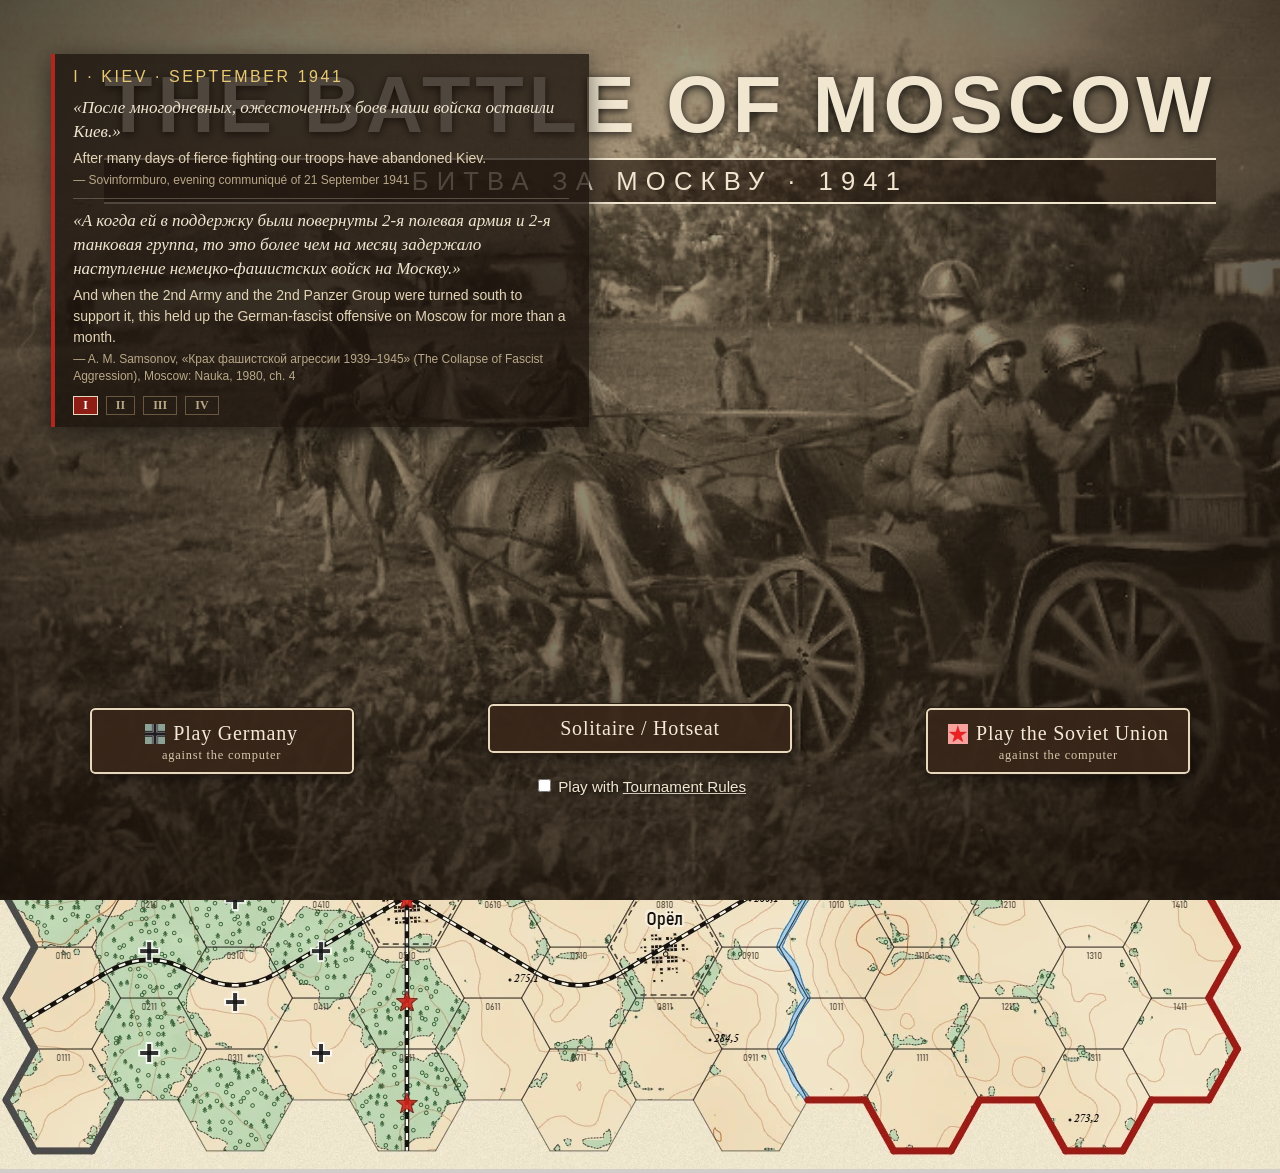
==== index.html @ f5bf3800 "A new shock army is announced to the Russian side only (Foreign Armies East did not see it before 5 " ====
<!doctype html>
<html>
  <head>
    <meta charset="utf-8">
    <title>The Battle of Moscow</title>
    <meta name="viewport" content="width=device-width, initial-scale=0.7, user-scalable=no, viewport-fit=cover">
    <meta name="description" content="Web-based version of the Battle for Moscow wargame">
    <meta property="og:title" content="Battle for Moscow">
    <meta property="og:description" content="Web-based version of the Battle for Moscow wargame">
    <meta property="og:image" content="img/thumbnail.png">
    <meta property="og:url" content="https://oberlabs.com/b4m/">
    <meta name="twitter:card" content="summary_large_image">
    <!-- PWA Manifest -->
    <link rel="manifest" href="manifest.json">
    <meta name="theme-color" content="#d3cdc9">
    <meta name="mobile-web-app-capable" content="yes">
    <!-- Apple-specific meta tags -->
    <meta name="apple-mobile-web-app-status-bar-style" content="black-translucent">
    <meta name="apple-mobile-web-app-title" content="Battle for Moscow">
    <!-- Apple touch icons -->
    <link rel="apple-touch-icon" href="icons/icon-152x152.png">
    <link rel="apple-touch-icon" sizes="180x180" href="icons/icon-192x192.png">
    <link rel="stylesheet" type="text/css" href="css/font-awesome.min.css">
    <link rel="stylesheet" type="text/css" href="css/b4m.css" />
    <script src="js/honeycomb.min.js"></script>
    <script src="js/b4m.js"></script>
  </head>
  <body style="overflow: hidden;">
    <!-- Splash screen: the autumn of 1941 told in four steps (Kiev, Yelnya, the defence lines, Typhoon), each with
         photographs or a piece of the 1942 film «Разгром немецких войск под Москвой» behind it and the words of
         the time in the panel on the left; the scenes are built by startSplashChronicle() in b4m.js -->
    <div id="splash_background">
      <div id="splash_scenes"></div>
      <div class="splash_shade"></div>
    </div>
    <div id="splash_title">
      <div id="splash_heading">
        <div id="splash_main">The Battle of Moscow</div>
        <div id="splash_band">Битва за Москву · 1941</div>
      </div>
      <div id="splash_chronicle"></div>
      <div id="next_start">
        <img id="rotate" src="img/rotate.gif" style="width: 100px; display: none; margin: auto; margin-bottom: 60px;" />
        <div id="next_continue_button" style="display: none;">Continue Game</div>
        <div id="next_solitaire_button">Solitaire / Hotseat</div>
        <p id="splash_tournament">
          <input type="checkbox" id="tournament_mode" name="tournament_mode" value="tournament_mode">
          <label for="tournament_mode"> Play with <a href="tournamentrules.html" target="_blank">Tournament Rules</a></label></p>
      </div>
      <div id="next_human_vs_soviet_button" class="splash_side left"><img src="img/german_marker.png" /><div class="side_label">Play Germany</div><div class="side_sub">against the computer</div></div>
      <div id="next_human_vs_german_button" class="splash_side right"><img src="img/soviet_marker.png" /><div class="side_label">Play the Soviet Union</div><div class="side_sub">against the computer</div></div>
    </div>
    <!-- Image assets -->
    <img id="soviets" src="img/counters_soviets.png" style="display: none;">
    <img id="germans" src="img/counters_germans.png" style="display: none;">
    <img id="frame" src="img/frame.png" style="display: none;">
    <img id="delete_counter" src="img/delete_counter.png" style="display: none;">
    <img id="check_counter" src="img/check_counter.png" style="display: none;">
    <img id="arrows_counter" src="img/arrows_counter.png" style="display: none;">
    <img id="soviet_marker" src="img/soviet_marker.png" style="display: none;">
    <img id="german_marker" src="img/german_marker.png" style="display: none;">
    <img id="soviets_cavalry" src="img/counters_soviets_cavalry.png" style="display: none;">
    <!-- Map and canvas -->
    <img id="map" src="img/map_soviet_autumn.webp" width="1600" height="1139">
    <canvas id="season_overlay"></canvas>
    <canvas id="partisan_markers"></canvas>
    <canvas id="hex_highlights"></canvas>
    <canvas id="status_markers"></canvas>
    <canvas id="board"></canvas>
    <canvas id="counters_highlights"></canvas>
    <!-- Status bar -->
    <div id="turn_info" style="display: none;">
      <span id="turn_info_title"></span>
      <span id="turn_info_weather"></span>
      <span id="turn_info_air"></span>
      <div id="turn_report" style="display: none;"></div>
    </div>
    <div id="layer_toolbar" style="display: none;"><span class="layer_title">Layers</span><label title="Show the units cut off from their map edge (key S)"><input type="checkbox" id="layer_supply"> Supply<span id="supply_view_count"></span></label><label title="Show unit fatigue (key F)"><input type="checkbox" id="layer_fatigue"> Fatigue</label><label title="Show the estimated manpower of each unit (key P)"><input type="checkbox" id="layer_men"> Men</label><label title="Sound effects on or off (key M)"><input type="checkbox" id="layer_sound" checked> Sound</label><label class="map_switch" title="The map: the staff map of your own side, or one of the others">Map <select id="layer_map"><option value="auto">Your side's staff map</option><option value="soviet">Red Army General Staff</option><option value="german">German General Staff</option><option value="painted">Painted landscape</option></select></label><label class="lang_switch" title="中文 / English"><input type="checkbox" id="layer_zh"> 中文</label></div>
    <!-- HUDs -->
    <div class="hud_content">
      <div class="hud_container">
        <!-- Help -->
        <span id="help_menu" style="display: none;">
          <i class="fa fa-question-circle" aria-hidden="true"></i>
        </span>
        <!-- HUD for the initial German setup phase -->
        <div id="step_0" class="hud" style="display: none;">
          <div class="hud_title">
            <img src="img/german_turn_hd.png" width="60" height="60" />
            <span>Setting Up</span>
          </div>
          <p id="step_0_tip"></p>
          <canvas id="canvas_step_0"></canvas>
          <div id="next_step_0" class="next" style="display: none;">
            <span id="next_step_0_button">
              To Combat Phase 
              <span class="next_button">
                <i class="fa fa-arrow-circle-o-right" aria-hidden="true"></i>
              </span>
            </span>
          </div>
          <div id="next_step_0_tournament" class="next" style="display: none;">
            <span id="next_step_0_tournament_button">
              To Russian Redeployment Phase 
              <span class="next_button">
                <i class="fa fa-arrow-circle-o-right" aria-hidden="true"></i>
              </span>
            </span>
          </div>
        </div>
        <!-- HUD for the Russian redeployment phase in tournament mode -->
        <div id="step_redeployment_tournament" class="hud" style="display: none;">
          <div class="hud_title">
            <img src="img/soviet_turn_hd.png" width="60" height="60" />
            <span>Redeployment Phase</span>
          </div>
          <p id="step_redeployment_tournament_tip"></p>
          <p id="skip_redeployment_tournament">
            <input type="checkbox" id="skip_to_combat_after_redeployment" name="skip_to_combat_after_redeployment" value="skip">
            <label for="skip_to_combat_after_redeployment"> No more redeployment needed</label>
          </p>
          <div id="undo_redeployment_tournament" class="next_battle_button" style="display:none;" onclick="restartPhase();">
            Undo <i class="fa fa-undo" aria-hidden="true"></i>
          </div>
          <div id="next_step_redeployment_tournament" class="next" style="display: none;">
            <span id="next_step_redeployment_tournament_button" >
              To German Combat Phase 
              <span class="next_button">
                <i class="fa fa-arrow-circle-o-right" aria-hidden="true"></i>
              </span>
            </span>
          </div>
        </div>
        <!-- HUD for the combat phase -->
        <div id="step_combat" class="hud" style="display: none;">
          <div class="hud_title">
            <img src="img/german_turn_hd.png" width="60" height="60" />
            <span>Combat Phase</span>
          </div>
          <p id="step_combat_tip"></p>
          <p id="skip_combat">
            <input type="checkbox" id="skip_to_movement" name="skip_to_movement" value="skip">
            <label for="skip_to_movement"> Go straight to movement phase</label>
          </p>
          <div id="dashboard_combat"></div>
          <p id="combat_losses" class="combat_losses"></p>
          <p id="skip_announce" style="display: none;">
            <input type="checkbox" id="skip_to_resolution" name="skip_to_resolution" value="skip">
            <label for="skip_to_resolution"> No more battle to announce</label>
          </p>
          <div id="next_step_resolve_battles" class="next" style="display: none;">
            <span id="next_step_resolve_battles_button">
              To Battles Resolution 
              <span class="next_button">
                <i class="fa fa-arrow-circle-o-right" aria-hidden="true"></i>
              </span>
            </span>
          </div>
          <div id="next_step_combat" class="next" style="display: none;">
            <span id="next_step_combat_button" >
              To Movement Phase 
              <span class="next_button">
                <i class="fa fa-arrow-circle-o-right" aria-hidden="true"></i>
              </span>
            </span>
          </div>
        </div>
        <!-- HUD for the movement phase -->
        <div id="step_movement" class="hud" style="display: none;">
          <div class="hud_title">
            <img src="img/german_turn_hd.png" width="60" height="60" />
            <span>Movement Phase</span>
          </div>
          <p id="step_movement_tip"></p>
          <p id="skip_movement" style="display: none;">
            <input type="checkbox" id="skip_to_other_player" name="skip_to_other_player" value="skip">
            <label for="skip_to_other_player"> No more movement required</label>
          </p>
          <div id="undo_movement" class="next_battle_button" style="display:none;" onclick="restartPhase();">
            Undo <i class="fa fa-undo" aria-hidden="true"></i>
          </div>
          <div id="next_step_movement" class="next" style="display: none;">
            <span id="next_step_movement_button" >
              To Other Player Turn 
              <span class="next_button">
                <i class="fa fa-arrow-circle-o-right" aria-hidden="true"></i>
              </span>
            </span>
          </div>
          <div id="next_step_final" class="next" style="display: none;">
            <span id="next_step_final_button" >
              To Final Results 
              <span class="next_button">
                <i class="fa fa-arrow-circle-o-right" aria-hidden="true"></i>
              </span>
            </span>
          </div>
        </div>
        <!-- HUD for the replacement phase -->
        <div id="step_replacement" class="hud" style="display: none;">
          <div class="hud_title">
            <img src="img/soviet_turn_hd.png" width="60" height="60" />
            <span>Replacement Phase</span>
          </div>
          <p id="step_replacement_tip"></p>
          <canvas id="canvas_step_reinforcement" style="display: none;"></canvas>
          <p id="step_replacement_count"></p>
          <p id="skip_replacement" style="display: none;">
            <input type="checkbox" id="skip_to_special_movement" name="skip_to_special_movement" value="skip">
            <label for="skip_to_special_movement"> No more replacement needed</label>
          </p>
          <div id="undo_replacement" class="next_battle_button" style="display:none;" onclick="restartPhase();">
            Undo <i class="fa fa-undo" aria-hidden="true"></i>
          </div>
          <div id="next_step_reinforcement" class="next" style="display: none;">
            <span id="next_step_reinforcement_button" >
              To Standard Replacement Phase 
              <span class="next_button">
                <i class="fa fa-arrow-circle-o-right" aria-hidden="true"></i>
              </span>
            </span>
          </div>
          <div id="next_step_replacement" class="next" style="display: none;">
            <span id="next_step_replacement_button" >
              To Special Movement Phase 
              <span class="next_button">
                <i class="fa fa-arrow-circle-o-right" aria-hidden="true"></i>
              </span>
            </span>
          </div>
        </div>
        <!-- HUD for the special movement phase -->
        <div id="step_special_movement" class="hud" style="display: none;">
          <div class="hud_title">
            <img src="img/soviet_turn_hd.png" width="60" height="60" />
            <span>Special Movement Phase</span>
          </div>
          <p id="step_special_movement_tip"></p>
          <p id="skip_special_movement" style="display: none;">
            <input type="checkbox" id="skip_to_combat" name="skip_to_combat" value="skip">
            <label for="skip_to_combat"> No more special movement needed</label>
          </p>
          <div id="undo_special_movement" class="next_battle_button" style="display:none;" onclick="restartPhase();">
            Undo <i class="fa fa-undo" aria-hidden="true"></i>
          </div>
          <div id="next_step_special_movement" class="next" style="display: none;">
            <span id="next_step_special_movement_button" >
              To Combat Phase 
              <span class="next_button">
                <i class="fa fa-arrow-circle-o-right" aria-hidden="true"></i>
              </span>
            </span>
          </div>
        </div>
        <!-- HUD for the final results -->
        <div id="final_results" class="hud" style="display: none;">
          <div class="hud_title"></div>
          <p id="final_results_tip"></p>
          <div class="next" onclick="newGame();">
            <span>
              New Game 
              <span class="next_button">
                <i class="fa fa-arrow-circle-o-right" aria-hidden="true"></i>
              </span>
            </span>
          </div>
        </div>
      </div>
    </div>
    <!-- Help content -->
    <div id="help_content" style="display: none;">
      <div id="help_toc">
        <a href="#help_sequence">Sequence of Play</a> | 
        <a href="#help_howto">How To...</a> | 
        <a href="#help_fatigue">Fatigue and Supply</a> |
        <a href="#help_winter">Winter Counteroffensive</a> | 
        <a href="#help_decisions">Command Decisions</a> | 
        <a href="#help_chronicle">Chronicle</a> | 
        <a href="#help_terrain">Terrain and Combat</a> | 
        <a href="#help_crt">Air Power, Fatigue and the Turns</a> | 
        <a id="help_close" href="#" style="font-weight: normal; font-style: italic;">Close</a>
      </div>
      <div id="help_body">
      <div id="help_sequence" class="help_section_title">Sequence of Play</div>
      <p>Here is a summary of the procedure of each game turn embedded in this implementation of Battle for Moscow. For more details on this and other base characteristics of the game, please consult the <a href="rules.html" target="_blank">rules</a>.</p>
      <h4>German Player Turn</h4>
      <ol>
        <li><strong>German Replacement Phase</strong>: the Germans receive replacements (except during turn 1).</li>
        <li><strong>German (Special) Panzer Movement Phase</strong>: all German armor/panzer units may move.</li>
        <li><strong>German Combat Phase</strong>: all German units may attack.</li>
        <li><strong>German Movement Phase</strong>: all German units may move (including panzers that moved in Phase 2).</li>
      </ol>
      <h4>Russian Player Turn</h4>
      <ol start="5">
        <li><strong>Russian Replacement Phase</strong>: the Russians receive replacements (plus 1 reinforcement during turn 4).</li>
        <li><strong>Russian (Special) Rail Movement Phase</strong>: all Russian units that begin this Phase on a rail line may move along it.</li>
        <li><strong>Russian Combat Phase</strong>: all Russian units may attack.</li>
        <li><strong>Russian Movement Phase</strong>: all Russian units may move (including those that moved by rail in Phase 6).</li>
      </ol>
      <div id="help_howto" class="help_section_title">How To...</div>
      <div style="display: inline-block;">
        <h4>... Add Battles</h4>
        <img src="img/help_add_battles.png" style="float: right; padding-left: 10px;"/>
        <p>When entering a combat phase, start clicking on defending units that you wish to attack.</p>
        <p>For each of them,  all available attacking units are highlighted and the corresponding battle odds are automatically calculated and displayed on the dashboard.</p>
        <p>Click on the <i class="fa fa-plus-circle" aria-hidden="true"></i> sign to add this battle to the list that will be resolved during the next step, and proceed to selecting the next battles of this turn if any.</p>
      </div>
      <div style="display: inline-block;">
        <h4>... View Cities' Control</h4>
        <img src="img/help_view_cities.png" style="float: right; padding-left: 10px;"/>
        <p>Who controls the cities at the end of the game decides the winner. Each city is worth victory points: Moscow 5, Tula 3, Smolensk 3, every other city 1. At the end of Game Turn 9 the Russian points are compared with what the Red Army held at that date in 1941 (Moscow, Tula and Ryazan: 9 points): more is a Russian victory, fewer a German one, the same is the historical result. A German army still holding Moscow at the end wins decisively. Click the turn bar at any time to see the current points and a note on the history of the turn. (Tournament rules keep their own scoring.)</p>
        <p>Each city's control is with the army whose units were the last ones to have entered that city.</p>
        <p>In order to assess which city is under which army's control at any point throughout the game, simply click on the <strong>turn information</strong> bar to open a summary and highlight the cities' current status on the map. Then, click again on the turn information to close the view.</p>
      </div>
      <h4>... Show unit status on the map</h4>
      <p>Tick a box in the <strong>Layers</strong> bar at the top left to show a status on the map; nothing is shown while the boxes are unticked. <strong>Supply</strong>: every unit cut off from its map edge (not in communication) gets a red dashed frame and its hex is shaded, and the bar counts them for both sides. <strong>Fatigue</strong>: a tired unit gets a bar of three segments under it, one filled segment per fatigue level. Press <strong>S</strong> or <strong>F</strong> to switch these layers on or off.</p>
      <div id="help_men" class="help_section_title">Manpower, Losses and Sound</div>
      <p>The rules give a German corps about 25,000 soldiers and a Russian army about 40,000; this version counts the 1st Shock Army as 50,000 and a Guards cavalry corps as 15,000. Every step lost costs half of a unit's men. During a Combat Phase the losses of the battles fought so far are shown under the battle table; the losses of the whole campaign and their ratio are shown in the turn report (click the turn bar) and at the end of the game; tick <strong>Men</strong> in the Layers bar (key P) to see the estimated manpower of each unit on the map.</p>
      <p>Sound effects (key M to switch them off) are synthesised in the browser: the German attacks open with a battery of 15 cm heavy howitzers, the Russian ones with 76 mm divisional guns, the 1st Shock Army with a Katyusha salvo, and in winter the Russian infantry charges with a "Ura!". Moving infantry marches (on snow in winter), panzers are a real recording (the original Maybach engine of Tiger 131 at Bovington, starting and running), and cavalry gallops. A Luftwaffe air attack plays a Ju 87 diving with its siren, cut from a 1940 film; a Soviet air attack plays the AM-38 engine of an Il-2 shturmovik flying over at low level, cut from a 1943 film of the Soviet Air Force research institute. When the counteroffensive begins on turn 8, a 1941 recording of the March of the Defenders of Moscow (music by B. Mokrousov, words by A. Surkov) is played. Events and the end of the game have their music: the partisan war, the Song of the Far Eastern Partisans (Red Army Choir, 1939); a shock army, the March of the Artillerymen; the end of the game, for the Red Army the March of the Defenders of Moscow (a complete victory, the Hearts of Iron IV arrangement; the historical result, the 1941 recording), the Nightingales (a narrow victory) or Dark Is the Night (Mark Bernes, 1943, a defeat), and for the Germans their marching song in victory and The Rising Sun Blues (Georgia Turner, 1937) in defeat. The German dispatches of the halt order, the fall of Moscow and the bands in the rear play Erika (Herms Niel's band).</p>
      <div id="help_fatigue" class="help_section_title">Fatigue and Supply</div>
      <p>Units get tired when they fight, and even more when they are cut off from their map edge. Fatigue is counted in points; every 4 points is one level (at most level 3). A turn is one to two weeks: a unit that attacks every turn is tired after 4 turns and exhausted after 8, like the German divisions of Operation Typhoon by December.</p>
      <ul>
        <li><strong>On the map</strong> (Fatigue layer): one box per level; the points towards the next level fill the next box part of the way.</li>
        <li><strong>Gaining fatigue</strong>: +1 for each attack, +1 for being attacked (unless the result is NE), +3 at the start of each turn spent cut off from the map edge (+2 more if it is completely surrounded: every hex around it is an enemy unit or in an enemy ZOC), +1 for a German unit within 2 hexes of a railway cut by the partisans, and in winter, for German units without winter clothing (see Command Decisions), +2 per turn outside the towns and +1 in a town other than Moscow, Tula and Smolensk (a fallen Moscow counts as a town). While Moscow is in German hands, every Russian unit gains +1 at the start of each Russian turn, until the city is retaken.</li>
        <li><strong>Recovering</strong> (at the start of the unit's turn, only if it is in communication and not near a cut railway): -1 if it neither attacked nor was attacked since its previous turn, -2 instead if it also did not move (rest); -1 more if it is in the rear, with no enemy unit within 3 hexes (for the Germans, no partisan band within 2 hexes either); and in a city controlled by its side, -1 more in a town and -2 more in Moscow or Tula (a fallen Moscow counts as a town). A unit resting in the rear in Moscow thus loses 5 points a turn, one resting at the front 2. A replacement that brings it back to full strength removes all its fatigue, and a replacement step spent on a full-strength unit in communication clears all its fatigue: useful when no unit is off the map to be rebuilt.</li>
        <li><strong>Level 1, tired</strong>: no effect on combat yet, in attack or in defence: it is a warning.</li>
        <li><strong>Level 2, exhausted</strong>: the unit attacks at half its strength, but still defends at full strength; when a battle with exhausted attackers ends in DE or DRL, the most exhausted attacker loses 1 step as well.</li>
        <li><strong>Level 3, broken</strong>: it cannot attack; it defends at half its strength, and a DR result against it becomes DRL.</li>
      </ul>
      <p>In the battle table, a side weakened by fatigue shows its full strength struck through, then, in orange, the strength it really fights with (point at it for the details): for example two exhausted armies of 4 attacking show <s>8</s> 4, and a broken army of 10 defending shows <s>10</s> 5 (half of 10). The odds are worked out with the reduced strength, so fatigue changes the odds only when it pushes them under a column.</p>
      <h4>Stocks of the major cities</h4>
      <p>Moscow (up to 4 stock points) and Tula (up to 3) stockpile supplies for their garrison: at the start of the owner's turn the city gains 1 stock point if it is in communication and no enemy unit is within 2 hexes. Both start the game full. A garrison cut off in such a city lives on the stocks: as long as they last, it gains only +1 fatigue per turn (+2 if completely surrounded) and uses 1 stock point per turn (2 if completely surrounded). A city that changes hands loses its stocks; Moscow, once it has fallen, has none any more. The Supply layer shows the stocks next to the city, a completely surrounded unit with a solid red frame, and a garrison living on its stocks with an orange frame.</p>
      <p><strong>Tula holds out</strong>: if the Russian garrison of Tula is cut off at the start of a Russian turn and a move later reopens its line of communication while the city is still Russian, a full-screen dispatch announces the relief to each side, once: the units in Tula lose 4 fatigue, its stocks are full again and the Russians get 1 more replacement step next turn. (In 1941 Guderian never closed the ring: 5 to 6 km were missing.)</p>
      <h4>Air superiority and interdiction</h4>
      <p>The strength of each air force over the Moscow direction is shown under the date in the turn bar (point at it for the details). In the movement phases (rail and panzer movement included) and in retreats after combat (not advances), each unit that moves faces the enemy aircraft: on a die roll up to the enemy air strength less the cover of the most exposed hex of its march, it is bombed and gains 2 fatigue at once (a burst marks it until the end of the phase). Cover: a forest, a town and, for the Russians, a defence line give 1; a major city and, for the Russians, the air defence of Moscow within 2 hexes of it give 2; the Russian garrison of Moscow is never bombed. Once Moscow has fallen it is an ordinary town, without air defence.</p>
      <ul>
        <li><strong>Turns 1 and 2: Luftwaffe 3, Soviet 1.</strong> Luftflotte 2 flew more than 4,000 sorties in the first five days of Typhoon; on 10 October 537 sorties struck the Western Front breaking out of the Vyazma pocket.</li>
        <li><strong>Turns 3 and 4: Luftwaffe 1, Soviet 2.</strong> The German forward airfields sank in the mud, while the Soviet air force flew from the permanent airfields around Moscow.</li>
        <li><strong>Turn 5: 2 and 2.</strong> Part of Luftflotte 2 left for the Mediterranean in mid-November; the Soviets gathered some 1,000 aircraft around Moscow.</li>
        <li><strong>Turns 6 and 7: Luftwaffe 1, Soviet 2.</strong> Only VIII Fliegerkorps was left with Army Group Centre.</li>
        <li><strong>Turn 8: Luftwaffe 1, Soviet 3; turn 9: Luftwaffe 1, Soviet 4.</strong> Some 1,000 Soviet aircraft against about 600 at the start of the counteroffensive; Soviet accounts speak of operational air superiority from 5 December, and the retreating German columns jammed on the roads were bombed day and night.</li>
      </ul>
      <h4>Smolensk, the German supply base</h4>
      <p>The German standard-gauge railway reached Smolensk on 16 August 1941, and Smolensk was the main forward base of Army Group Centre: the trains unloaded there and trucks carried everything on to the front, 250 to 300 km by November. For Typhoon the army group laid in depots at Gomel, Roslavl, Smolensk and Vitebsk (K. Reinhardt); to fill them it needed 27 trains a day in September and 29 in October, and got 22 at the end of September and in October, 20 in November. Smolensk is a class of its own:</p>
      <ul>
        <li>It defends like a major city (the attack loses one odds column; a full-strength defender turns a DR into a step loss and does not retreat). German units in it gain no winter fatigue and recover as in Moscow or Tula. It is worth 3 victory points, and partisans cannot rise in it.</li>
        <li><strong>Railheads</strong>: Smolensk; Roslavl, the depot behind the southern half of the front (Gomel and Vitebsk, the other two depots, lie off the map); and from turn 4 (1 November; the converted line was used as far as Vyazma from 23 October) Vyazma. Roslavl and Vyazma count while they are German-held and in communication. A German unit more than 6 hexes from the nearest railhead (4 in the mud of turns 3 and 4) cannot recover fatigue at the start of its turn: the truck columns cannot keep up. The Supply layer frames these units in gold dashes and labels the railheads.</li>
        <li>While Smolensk is lost or cut off from the west map edge, no German unit recovers fatigue and the Germans get no replacements, until it is retaken or reconnected.</li>
        <li><strong>Taking a German depot</strong>: when the Russians take Smolensk, Roslavl or (from turn 4) Vyazma, a full-screen dispatch announces it to each side, once for each depot. The stocks are captured: the Russians get 1 more replacement step next turn (besides the liberation) and their units in and next to the city lose 4 fatigue; the German units that drew on the depot (within 6 hexes of it, 4 in the mud) and are now beyond the reach of every railhead gain 2 fatigue at once.</li>
      </ul>
      <h4>Moscow, the regulating station of the fronts</h4>
      <p>Ten railway lines met in Moscow, and most of the supplies for the Western Front were sent there first and distributed from its stations: "in essence Moscow was the regulating station", wrote I. V. Kovalev. On 15 October 1941 the government and the People's Commissariat of Defence left for Kuibyshev and the General Staff for Arzamas, 498 factories were evacuated, and stations further east (Ivanovo, Vladimir, Ryazan) took part of the load; but the front depots stayed in and around Moscow, with 57 hospitals in the city. Moscow is a class of its own, until it falls:</p>
      <ul>
        <li><strong>The defences of the capital</strong>: an attack on the Russian garrison of Moscow loses two odds columns instead of one, and the garrison never retreats: a DR has no effect, and a DRL or an exchange costs it a step without a retreat.</li>
        <li><strong>Depots and hospitals</strong>: while Moscow is Russian and in communication, Russian units in it recover 3 more fatigue points instead of 2, and Russian units 1 or 2 hexes from it recover 1 more point.</li>
        <li><strong>If Moscow falls</strong>: the Russians blow up the factories, the depots and the metro before they give it up, as the State Defence Committee had ordered on 15 October, and the Germans set about razing the city. From then on Moscow is a ruin for good, an ordinary town for whoever holds it: no defences of the capital (no extra column, a DR works as usual), no air defence, no stocks, no depots, and it no longer takes Russian replacements out of communication. German units in it get no city recovery. While it is in German hands, every Russian unit gains 1 fatigue at the start of each Russian turn, until the city is retaken. It still counts 5 victory points. A full-screen dispatch announces the fall to each side.</li>
        <li><strong>Moscow retaken</strong>: if the Russians take the fallen city back, a full-screen dispatch announces it to each side, once: every Russian unit loses 2 fatigue and every German unit gains 1. The city stays a ruin.</li>
      </ul>
      <h4>Liberated cities</h4>
      <p>A city changes hands when an enemy unit enters it; a unit retreating through a city does not take it. German control lasts only while the Germans hold the city: as soon as a Russian attack eliminates or drives out its German garrison, the city is Russian again, even if no Russian unit advances into it, and the Germans can no longer bring replacements into it. When the Russians take a German-held city during the Russian turn, the city is liberated: the Russians get 1 extra replacement step in their next Replacement Phase and the liberating unit loses one level of fatigue. A city is taken only by a unit that moves or advances into it: replacements and reinforcements cannot be placed in a city the enemy holds, not even on the Russian map edge (Ryazan).</p>
      <div id="help_winter" class="help_section_title">Winter Counteroffensive</div>
      <p>The game continues into the Russian winter counteroffensive and ends after <strong>Game Turn 9</strong> (December 15th, 1941). Turns 8 and 9 are winter turns.</p>
      <h4>Turn 8: the Stavka reserves are committed</h4>
      <ul>
        <li><strong>1st and 2nd Guards Cavalry Corps</strong> (Belov and Dovator, 6-6) enter on the red-bordered map edge, like the 1st Shock Army on turn 4.</li>
        <li><strong>3 ski battalions</strong> reinforce infantry armies that are in communication (a pair of skis left of the unit symbol).</li>
        <li><strong>2 partisan bands</strong> form behind the German lines (1 more on turn 9, at most 6 bands on the map).</li>
      </ul>
      <h4>Cavalry</h4>
      <p>A cavalry corps may keep moving after it enters its first hex in an enemy Zone of Control during a phase, but must stop when it enters a second one.</p>
      <h4>Ski-reinforced armies</h4>
      <p>During winter turns, a ski-reinforced army spends only 1 Movement Point to enter a forest hex, and if at least one ski-reinforced army takes part in an attack, the forest does not reduce the odds. An army loses its ski battalions when it is eliminated.</p>
      <h4>Partisans</h4>
      <p>The partisans are in the field before Operation Typhoon begins. Soviet records show detachments fighting behind the German lines since the summer of 1941: the game starts with two bands of strength 2, the Klintsy detachment in the forests west of Bryansk (hex 0109) and the «Alexei» detachment on the border of the Smolensk and Kalinin regions (hex 0101, the north-western corner of the map). Other detachments were left behind in advance, with their bases chosen in the forests: when the Germans take <strong>Bryansk</strong> (strength 2), <strong>Vyazma</strong>, <strong>Rzhev</strong> or <strong>Mozhaisk</strong> (strength 1), the town's group goes into the nearest free forest hex within 2 hexes, not next to a German unit, at the start of the next Russian reinforcement step, and acts from the following turn. If the Red Army retakes the town first, the group stays where it is.</p>
      <p>A band forms on an empty forest hex behind the German lines (cut off from Russian communication, or farther from Moscow than the German front) and not next to a German unit, with strength 1 (at most 3; the NKVD detachments dropped on turn 3 start with 2). German lines of communication cannot pass through a band's hex (a band has no zone of control: the hexes around it do not stop German supply or movement), and Russian units in or next to it are in communication. At the start of each Russian turn, every band that did not just form may take one action (click a band on the map to give it its orders):</p>
      <ul>
        <li><strong>Raid</strong>: ambush the supply columns of a German unit within 2 hexes: it gains 2 fatigue points for each strength point of the band (a band of strength 3 makes it tired at once), and it cannot recover any fatigue at the start of the next German turn.</li>
        <li><strong>Sabotage rail</strong>: cut the German supply line by blowing up the railway in a hex within 1 hex (red cross). Only the Russians move by rail in this game, but the German armies depended on the railways for their ammunition, fuel and food: for the next two German turns, German units within 2 hexes of the cut gain +1 fatigue at the start of their turn and cannot recover.</li>
        <li><strong>Guide the army</strong>: this turn, Russian attacks on German units within 1 hex of the band gain one odds column.</li>
        <li><strong>Rise in a town</strong>: a German-held town within 2 hexes, with no German unit in it or next to it, when the bands within 2 hexes of the town total 3 strength or more. Roll a die: on a roll up to their total strength (at most 5) the town rises and becomes Russian (a red flag, +1 Russian replacement step); otherwise every band taking part loses 1 strength. A German unit entering the town takes it back.</li>
        <li><strong>Move</strong> to an empty forest hex within 2 hexes, or <strong>Recruit</strong> (+1 strength, only with no German unit within 2 hexes).</li>
      </ul>
      <p>The Germans fight back: a German unit entering a band's hex sweeps it, and the German player chooses how: a <strong>full sweep</strong> destroys the band but costs the unit 4 fatigue points for each strength point of the band; <strong>driving it off</strong> costs only 2 fatigue points, but the band merely loses 1 strength and slips away into a forest within 2 hexes not next to German units (with no such refuge, it scatters). Also, at the start of each German turn every band next to a German unit loses 1 strength. In 1941 the occupation authorities answered the partisans with mass terror: an order of 16 September 1941 set 50 to 100 executions of hostages for each German soldier killed. The terror only widened the partisan movement.</p>
      <h4>Hitler's stand-fast order</h4>
      <p>From Game Turn 9 (the order of 16 December 1941), a German unit at full strength defending in any city converts a DR result into a step loss and does not retreat, as in a major city, unless the German commanders chose an elastic defence (see Command Decisions).</p>
      <div id="help_decisions" class="help_section_title">Command Decisions and Weather</div>
      <p>At key moments of the campaign you sit at the desk of the Stavka, the General Staff, the NKVD or the OKH and settle what the units on the map cannot settle by themselves: the rail capacity, a special brigade, a parade, the strategic reserves, Hitler's orders. Before that side's turn starts, a dispatch describes the situation, with the documents and broadcasts of the time. <strong>Point at an order</strong> (or tap it once on a touch screen) to see exactly what it does to the game, then click it to give it; the dispatch then tells what was actually done in 1941. When the computer plays a side, it takes the historical choice and a banner announces it. The decisions taken are listed in the turn report (click the turn bar).</p>
      <p>The counteroffensive of 5 and 6 December (turn 8) and the radio bulletin of 13 December (turn 9) are announced the same way, with a single order.</p>
      <p>Winter clothing: Army Group Centre needed some 26 to 30 trains a day and received 8 to 10 at its railheads. Woollens and gloves for nearly two million men, at some 5 kg a man, make some 10,000 tonnes, about 20 trains of 500 tonnes: two days of everything that reached the front. In the game they cost the German replacement steps of two turns.</p>
      <div id="help_decisions_list"></div>
      <p>The turn bar shows the typical weather around Moscow at the date of the turn. The map turns brown on the mud turns (3 and 4).</p>
      <div id="help_chronicle" class="help_section_title">Chronicle</div>
      <p>A note on the history of each turn (also shown when you click the turn bar).</p>
      <div id="help_chronicle_list"></div>
      <p style="font-size: 0.9em;">Sources: A. M. Samsonov's history of the battle of Moscow (militera.lib.ru/h/samsonov2); the General Staff study of the Moscow operation of the Western Front, 16 November 1941 - 31 January 1942, edited by B. M. Shaposhnikov (1943).</p>
      <div id="help_terrain" class="help_section_title">Terrain and Combat</div>
      <div id="help_terrain_img" class="help_charts terrain_chart"></div>
      <div id="help_crt" class="help_section_title">Air Power, Fatigue and the Turns</div>
      <div id="help_crt_img" class="help_charts crt_chart"></div>
      </div>
      <div id="help_toc_zh" class="help_zh" style="display: none;">
        <a href="#zh_sequence">回合顺序</a> |
        <a href="#zh_howto">操作说明</a> |
        <a href="#zh_fatigue">疲劳与补给</a> |
        <a href="#zh_winter">冬季反攻</a> |
        <a href="#zh_decisions">指挥决策</a> |
        <a href="#zh_chronicle">编年史</a> |
        <a href="#zh_terrain">地形与战斗</a> |
        <a href="#zh_crt">空军、疲劳与回合</a> |
        <a id="help_close_zh" href="#" style="font-weight: normal; font-style: italic;">关闭</a>
      </div>
      <div id="help_body_zh" class="help_zh" style="display: none;">
      <div id="zh_sequence" class="help_section_title">回合顺序</div>
      <p>下面是本游戏每个回合的流程概要。更多细节和基本规则请查阅<a href="rules.html" target="_blank">规则书</a>（英文）。</p>
      <h4>德军回合</h4>
      <ol>
        <li><strong>德军补充阶段</strong>：德军获得补充兵（第 1 回合除外）。</li>
        <li><strong>德军（特殊）装甲移动阶段</strong>：所有德军装甲部队可以移动。</li>
        <li><strong>德军战斗阶段</strong>：所有德军部队可以进攻。</li>
        <li><strong>德军移动阶段</strong>：所有德军部队可以移动（包括在第 2 阶段已经移动过的装甲部队）。</li>
      </ol>
      <h4>苏军回合</h4>
      <ol start="5">
        <li><strong>苏军补充阶段</strong>：苏军获得补充兵（第 4 回合另有一支增援部队）。</li>
        <li><strong>苏军（特殊）铁路机动阶段</strong>：本阶段开始时位于铁路上的所有苏军部队可以沿铁路移动。</li>
        <li><strong>苏军战斗阶段</strong>：所有苏军部队可以进攻。</li>
        <li><strong>苏军移动阶段</strong>：所有苏军部队可以移动（包括在第 6 阶段已经沿铁路移动过的部队）。</li>
      </ol>
      <div id="zh_howto" class="help_section_title">操作说明</div>
      <div style="display: inline-block;">
        <h4>……添加战斗</h4>
        <img src="img/help_add_battles.png" style="float: right; padding-left: 10px;"/>
        <p>进入战斗阶段后，点击你想进攻的敌方部队。</p>
        <p>每点一个防守部队，所有能参加进攻的部队都会高亮，兵力比会自动计算并显示在面板上。</p>
        <p>点击 <i class="fa fa-plus-circle" aria-hidden="true"></i> 把这场战斗加入下一步要结算的列表，然后继续选择本回合的其他战斗。</p>
      </div>
      <div style="display: inline-block;">
        <h4>……查看城市归属</h4>
        <img src="img/help_view_cities.png" style="float: right; padding-left: 10px;"/>
        <p>游戏结束时谁控制哪些城市，决定胜负。每座城市都有胜利点：莫斯科 5 点，图拉 3 点，斯摩棱斯克 3 点，其他城市各 1 点。第 9 回合结束时，把苏军的胜利点和 1941 年同一天红军实际控制的城市（莫斯科、图拉和梁赞，共 9 点）相比：多于 9 点是苏军胜利，少于 9 点是德军胜利，相等就是历史结果。德军如果到最后仍占着莫斯科，就是德军决定性胜利。任何时候点击回合栏，都能看到当前的胜利点和本回合的历史注释。（锦标赛规则保留它自己的计分方法。）</p>
        <p>一座城市归最后进入它的一方控制。</p>
        <p>想知道某个时刻每座城市归谁，点击<strong>回合栏</strong>打开概要，地图上会标出各城市当前的归属；再点一次回合栏关闭。</p>
      </div>
      <h4>……在地图上显示部队状态</h4>
      <p>勾选左上角<strong>图层</strong>栏里的方框，地图上才会显示对应的状态；不勾选时什么都不显示。<strong>补给</strong>：所有与己方地图边缘失去联系（不在交通线上）的部队都会加上红色虚线框，所在格子变暗，栏里会统计双方被切断的部队数。<strong>疲劳</strong>：疲劳的部队下面有一条三格的疲劳条。按 <strong>S</strong> 或 <strong>F</strong> 键也能开关这两个图层。</p>
      <div id="zh_men" class="help_section_title">兵力、战损与声音</div>
      <p>规则书把一个德军军算作约 25,000 人，一个苏军集团军约 40,000 人；本版本把突击第 1 集团军算作 50,000 人，一个近卫骑兵军算作 15,000 人。每损失一级，就损失该部队一半的兵力。战斗阶段中，战斗表下方显示本轮已打的战斗造成的损失；整场战役的累计损失和战损比显示在回合报告（点击回合栏）和终局画面里；勾选图层栏里的<strong>兵力</strong>（P 键），可以在地图上看到每支部队的估计兵力。</p>
      <p>音效（M 键开关）：德军进攻开场是一个 15 厘米重榴弹炮连的齐射，苏军是 76 毫米师属火炮，突击第 1 集团军是喀秋莎齐射，冬季苏军步兵冲锋时会喊“乌拉！”。步兵移动时是齐步行军声（冬季是踩雪声），装甲部队是真实录音（博文顿博物馆虎式 131 号原装迈巴赫发动机的点火和运转），骑兵是马蹄声。德国空军空袭时，播放 1940 年影片里斯图卡（Ju 87）开着警报俯冲的真实声音；苏联空军空袭时，播放伊尔-2 强击机低空掠过的声音，用的是 1943 年苏联空军科学研究所影片里 AM-38 发动机的真实录音。第 8 回合反攻开始时，播放 1941 年录制的《莫斯科保卫者之歌》（B. 莫克罗乌索夫作曲，A. 苏尔科夫作词）。事件和终局也有配乐：游击战争是《远东游击队之歌》（红军合唱团，1939 年）；突击集团军出场是《炮兵进行曲》；终局时，苏军全胜是《莫斯科保卫者之歌》（《钢铁雄心 4》版），历史结果是这首歌的 1941 年录音，险胜是《夜莺》，失败是《黑夜》（马克·别尔涅斯，1943 年）；德军胜利是他们的行军歌，失败是《日升之屋》（佐治亚·特纳，1937 年录音）。德军的死守令、攻占莫斯科和后方游击队三份文书配《Erika》（赫姆斯·尼尔管乐队）。</p>
      <div id="zh_fatigue" class="help_section_title">疲劳与补给</div>
      <p>部队打仗会疲劳，被切断与己方地图边缘的联系时疲劳得更快。疲劳按点数计算，每 4 点为一级（最高 3 级）。一个回合相当于一到两周：每回合都进攻的部队，4 个回合后疲劳，8 个回合后疲惫，就像“台风”行动的德军各师到 12 月时那样。</p>
      <ul>
        <li><strong>地图上</strong>（疲劳图层）：每一级一格；不满一级的点数按比例填进下一格。</li>
        <li><strong>疲劳增加</strong>：每进攻一次 +1，每被进攻一次 +1（结果为 NE 时除外）；每个回合开始时如果被切断与地图边缘的联系 +3（如果被完全包围，即周围每个格子都是敌军或在敌方控制区内，再 +2）；德军部队在被游击队炸断的铁路 2 格内 +1；冬季没有冬装的德军（见“指挥决策”）在城镇外每回合 +2，在莫斯科、图拉和斯摩棱斯克以外的城镇里 +1（陷落后的莫斯科按城镇算）。莫斯科在德军手中期间，苏军每支部队在每个苏军回合开始时 +1，直到夺回莫斯科。</li>
        <li><strong>疲劳恢复</strong>（在该部队所属一方的回合开始时，只有在交通线上、且不在被炸断的铁路附近时才恢复）：自上一回合以来既没有进攻也没有被进攻 -1；如果也没有移动（休整）则改为 -2；在后方（3 格内没有敌军部队；德军还要求 2 格内没有游击队）再 -1；在己方控制的城市里，小城镇再 -1，莫斯科和图拉再 -2（陷落后的莫斯科按城镇算）。所以在莫斯科后方休整的部队每回合恢复 5 点，在前线休整只恢复 2 点。补充兵把部队恢复到满编时，清除它的全部疲劳；一级补充兵员用在一支有补给的满编部队上，可清除它的全部疲劳：在没有被消灭的部队需要重建时很有用。</li>
        <li><strong>1 级，疲劳</strong>：进攻和防守都还不受影响，只是一个警告。</li>
        <li><strong>2 级，疲惫</strong>：进攻时只有一半兵力，防守时仍是满兵力；有疲惫部队参加的进攻如果结果是 DE 或 DRL，最疲惫的进攻部队也要损失 1 级。</li>
        <li><strong>3 级，崩溃</strong>：不能进攻；防守时只有一半兵力，对它的 DR 结果变成 DRL。</li>
      </ul>
      <p>在战斗表里，因疲劳而削弱的一方会把原兵力划掉，后面用橙色显示实际参战的兵力（鼠标放上去看详细说明）：例如两个疲惫的 4 兵力集团军进攻时显示 <s>8</s> 4，一个崩溃的 10 兵力集团军防守时显示 <s>10</s> 5（10 的一半）。比例按削弱后的兵力计算，所以只有当疲劳让比例掉到下一栏时，才会影响兵力比。</p>
      <h4>大城市的储备</h4>
      <p>莫斯科（最多 4 点储备）和图拉（最多 3 点）为守军囤积物资：在控制方回合开始时，如果城市在交通线上、且 2 格内没有敌军，就增加 1 点储备。游戏开始时两城都是满的。被切断在这类城市里的守军靠储备生活：只要储备还在，每回合只加 +1 疲劳（被完全包围时 +2），并消耗 1 点储备（被完全包围时 2 点）。城市易手时储备清零；莫斯科一旦陷落就再也没有储备。补给图层会在城市旁显示储备，用红色实线框标出被完全包围的部队，用橙色框标出靠储备生活的守军。</p>
      <p><strong>坚守图拉</strong>：图拉的苏军守军在某个苏军回合开始时被切断交通线，之后城市仍在苏军手里、某次移动重新打通了交通线时，会为双方各弹出一份解围的全屏文书，只有一次：图拉城内的部队疲劳 −4，储备重新补满，苏军下回合多得 1 级补充兵员。（1941 年古德里安始终没能合上包围圈：还差 5 至 6 公里。）</p>
      <h4>制空权与空中遮断</h4>
      <p>双方在莫斯科方向的空中力量显示在回合栏的日期下面（鼠标放上去看详情）。在移动阶段（包括铁路机动和装甲部队特别移动）以及战斗后的撤退中（推进不算），每支移动的部队都要面对敌机：按它这次行军中最暴露的一格计算，掷一个骰子，点数不超过“敌方空中力量减去对空防护”就被炸，当场 +2 疲劳（部队旁会标一个爆炸图标，直到这个阶段结束）。对空防护：森林、城镇、苏军在防线上为 1；大城市、苏军在莫斯科 2 格内（莫斯科防空）为 2；莫斯科城里的苏军不会被炸。莫斯科一旦陷落就只算普通城镇，没有防空。</p>
      <ul>
        <li><strong>第 1、2 回合：德国空军 3，苏联空军 1。</strong>台风行动头五天，第 2 航空队出动 4000 多架次；10 月 10 日出动 537 架次，攻击从维亚济马包围圈突围的西方面军。</li>
        <li><strong>第 3、4 回合：德国空军 1，苏联空军 2。</strong>德军前进机场陷在泥泞里，苏联空军则从莫斯科周围的永久机场起飞。</li>
        <li><strong>第 5 回合：2 对 2。</strong>11 月中旬第 2 航空队部分兵力调往地中海；苏军在莫斯科周围集中了约 1000 架飞机。</li>
        <li><strong>第 6、7 回合：德国空军 1，苏联空军 2。</strong>中央集团军群只剩第 8 航空军。</li>
        <li><strong>第 8 回合：德国空军 1，苏联空军 3；第 9 回合：德国空军 1，苏联空军 4。</strong>反攻开始时苏军约 1000 架飞机对德军约 600 架；苏方文献称 12 月 5 日起夺得战役制空权，撤退中堵在路上的德军纵队日夜遭到轰炸。</li>
      </ul>
      <h4>斯摩棱斯克：德军补给基地</h4>
      <p>1941 年 8 月 16 日，德国标准轨距铁路修到斯摩棱斯克。此后它是中央集团军群的主要前进基地：火车在这里卸车，再由汽车运输纵队把一切前送，到 11 月要运 250 到 300 公里。为“台风”行动，集团军群在戈梅利、罗斯拉夫利、斯摩棱斯克和维捷布斯克建了补给仓库（K. 赖因哈特）；要补满这些仓库，9 月每天需要 27 列火车，10 月 29 列，实际 9 月底和 10 月每天只到 22 列，11 月 20 列。斯摩棱斯克单独成一档：</p>
      <ul>
        <li>防守按大城市算（兵力比左移 1 栏，满编守军遇到 DR 改为损失一级、不撤退）。德军在城里冬天不加疲劳，恢复按莫斯科、图拉算。值 3 个胜利点，游击队不能在城里起义。</li>
        <li><strong>铁路卸载站</strong>：斯摩棱斯克；罗斯拉夫利，战线南半部后方的补给仓库（另外两个仓库戈梅利和维捷布斯克在地图外）；第 4 回合（11 月 1 日；改轨的铁路 10 月 23 日起通到维亚济马）起还有维亚济马。罗斯拉夫利和维亚济马要在德军手里并且在交通线上才算。离最近的铁路卸载站超过 6 格（第 3、4 回合泥泞时超过 4 格）的德军，回合开始时不能恢复疲劳：汽车运输跟不上。补给图层用金色虚线框标出这些部队，并标出铁路卸载站。</li>
        <li>斯摩棱斯克失守或与西边地图边缘的联系被切断期间，所有德军都不能恢复疲劳，德军也没有补充兵，直到夺回或重新接通。</li>
        <li><strong>夺取德军补给仓库</strong>：苏军攻占斯摩棱斯克、罗斯拉夫利或（第 4 回合起）维亚济马时，会为双方各弹出一份全屏文书，每个仓库只有一次。库存被缴获：苏军下回合多得 1 级补充兵员（解放城市的奖励另算），城内和相邻格的苏军疲劳 −4；靠这个仓库补给（离它 6 格内，泥泞时 4 格）、现在离所有铁路卸载站都太远的德军，立即疲劳 +2。</li>
      </ul>
      <h4>莫斯科：方面军调配站</h4>
      <p>十条铁路在莫斯科交汇，西方面军的大部分补给先运到莫斯科，再从这里的各个车站分发出去。科瓦廖夫写道：“莫斯科实际上就是方面军的调配站。”1941 年 10 月 15 日，政府和国防人民委员部迁往古比雪夫，总参谋部迁往阿尔扎马斯，498 个工厂疏散，更东边的车站（伊万诺沃、弗拉基米尔、梁赞）分担了一部分转运；但方面军的仓库仍留在莫斯科城内和周边，城里开设了 57 所医院。莫斯科在陷落之前单独成一档：</p>
      <ul>
        <li><strong>首都的防御</strong>：进攻莫斯科的苏军守军时兵力比左移 2 栏而不是 1 栏，而且守军决不后退：DR 无效，DRL 或交换只损失一级、不撤退。</li>
        <li><strong>仓库和医院</strong>：莫斯科在苏军手里并且在交通线上时，城里的苏军每回合额外恢复 3 点疲劳（而不是 2 点），离莫斯科 1–2 格的苏军每回合多恢复 1 点。</li>
        <li><strong>莫斯科失守</strong>：苏军弃城前按国防委员会 10 月 15 日的命令炸毁工厂、仓库和地铁，德军进城后着手把城市夷为平地。从此莫斯科永久成为废墟，不管谁占着都只算普通城镇：没有首都的防御（兵力比不再多左移 1 栏，DR 照常有效），没有防空，没有储备，没有仓库，也不再能在交通线外接收苏军补充兵。城里的德军得不到城市的恢复加成。莫斯科在德军手中期间，苏军每支部队在每个苏军回合开始时 +1 疲劳，直到夺回莫斯科。莫斯科仍值 5 个胜利点。陷落时会为双方各弹出一份全屏文书。</li>
        <li><strong>夺回莫斯科</strong>：苏军把陷落的莫斯科夺回来时，会为双方各弹出一份全屏文书，只有一次：苏军每支部队疲劳 −2，德军每支部队疲劳 +1。城市仍是废墟。</li>
      </ul>
      <h4>解放城市</h4>
      <p>敌方部队进入一座城市，这座城市就易手；撤退时路过的城市不会因此易手。德军只有在守住城市时才控制它：一旦苏军的进攻消灭或赶走了德军守军，这座城市立即回到苏军手中，即使没有苏军部队推进进去，德军也不能再在那里补充兵力。在苏军回合中夺回德军占领的城市，就是解放：苏军在下一个补充阶段多得 1 级补充兵员，解放它的部队疲劳降一级。城市只能由移动或推进进去的部队夺取：补充兵员和增援部队不能放进敌方控制的城市，地图东缘的梁赞也一样。</p>
      <div id="zh_winter" class="help_section_title">冬季反攻</div>
      <p>游戏一直打到苏军冬季反攻，在<strong>第 9 回合</strong>（1941 年 12 月 15 日）后结束。第 8 和第 9 回合是冬季回合。</p>
      <h4>第 8 回合：大本营预备队投入战斗</h4>
      <ul>
        <li><strong>近卫骑兵第 1 军和第 2 军</strong>（别洛夫和多瓦托尔，6-6）从红边地图边缘进入，和第 4 回合的突击第 1 集团军一样。</li>
        <li><strong>3 个滑雪营</strong>加强在交通线上的步兵集团军（部队符号左边画一副滑雪板）。</li>
        <li><strong>2 支游击队</strong>在德军后方组建（第 9 回合再加 1 支，地图上最多 6 支）。</li>
      </ul>
      <h4>骑兵</h4>
      <p>骑兵军在一个阶段里进入第一个敌方控制区格子后还可以继续移动，但进入第二个时必须停下。</p>
      <h4>滑雪加强的集团军</h4>
      <p>冬季回合里，有滑雪营加强的集团军进入森林格只需 1 点移动力；只要有一个滑雪加强的集团军参加进攻，森林就不再使兵力比左移。集团军被消灭时，滑雪营也随之失去。</p>
      <h4>游击队</h4>
      <p>台风行动开始之前，游击队就已经在战斗了。苏联档案记载，1941 年夏天起就有游击队在德军后方作战：游戏开始时地图上有两支力量为 2 的游击队，一支是布良斯克以西森林里的克林齐游击队（0109 格），一支是斯摩棱斯克州和加里宁州交界处的«阿列克谢»游击队（地图西北角的 0101 格）。还有一些游击队是预先留下的，事先在森林里选好了基地：德军攻占<strong>布良斯克</strong>（力量 2）、<strong>维亚济马</strong>、<strong>勒热夫</strong>或<strong>莫扎伊斯克</strong>（力量 1）后，在下一个苏军增援步骤开始时，该城的游击队进入 2 格内最近的、不与德军相邻的空森林格，从再下一回合起行动。如果红军先把城市夺回来，这支游击队就留在原地不动。</p>
      <p>游击队在德军后方（与苏军交通线隔断，或比德军前沿离莫斯科更远）、不与德军相邻的空森林格里组建，初始力量 1（最多 3；第 3 回合空投的 NKVD 分队为 2）。德军的交通线不能穿过游击队所在的格子（游击队没有控制区：它周围的格子不妨碍德军的补给和移动），而位于游击队格子或其相邻格子的苏军部队算作在交通线上。每个苏军回合开始时，每支不是刚组建的游击队可以采取一个行动（在地图上点击某支游击队给它下令）：</p>
      <ul>
        <li><strong>伏击</strong>：伏击 2 格内一支德军部队的补给车队：它每受游击队 1 点力量的伏击就增加 2 点疲劳（力量 3 的游击队一次就让它进入“疲劳”），并且在下一个德军回合开始时不能恢复疲劳。</li>
        <li><strong>破坏铁路</strong>：炸毁 1 格内某个格子的铁路（红叉），切断德军补给线。在本游戏中只有苏军能沿铁路移动，但德军靠铁路运送弹药、燃料和口粮：在接下来的两个德军回合里，被炸点 2 格内的德军部队在回合开始时 +1 疲劳，并且不能恢复。</li>
        <li><strong>为大军带路</strong>：本回合苏军进攻该游击队 1 格内的德军部队时，兵力比右移 1 栏。</li>
        <li><strong>城中起义</strong>：2 格内一座德军控制的城镇，城里及其相邻格都没有德军，并且该城 2 格内的游击队力量合计 3 点或以上时可以发动。掷一个骰子：点数不超过游击队总力量（最多算 5）时，城镇起义成功，变为苏军控制（插上红旗，苏军 +1 级补充兵员）；否则每支参加的游击队损失 1 点力量。德军部队进入该城镇即可收复。</li>
        <li><strong>转移</strong>到 2 格内的空森林格，或<strong>扩编</strong>（+1 力量，只有在 2 格内没有德军时才行）。</li>
      </ul>
      <p>德军也会反击：德军部队进入游击队所在的格子会进行清剿，由德军玩家选择方式：<strong>全面清剿</strong>能消灭这支游击队，但游击队每有 1 点力量，部队就增加 4 点疲劳；<strong>驱散</strong>只增加 2 点疲劳，但游击队只损失 1 点力量，幸存者逃进 2 格内不与德军相邻的森林（没有这样的森林就被打散）。另外，每个德军回合开始时，与德军相邻的游击队损失 1 点力量。1941 年占领当局以大规模恐怖回应游击队：1941 年 9 月 16 日的一道命令规定，每有一名德军士兵被杀，就处决 50 到 100 名人质。恐怖只让游击运动越来越广。</p>
      <h4>希特勒的死守令</h4>
      <p>从第 9 回合起（1941 年 12 月 16 日的命令），满编德军在任何城市防守时，都会把 DR 结果改为损失一级、不撤退，和在大城市里一样；除非德军指挥官选择了弹性防御（见“指挥决策”）。</p>
      <div id="zh_decisions" class="help_section_title">指挥决策与天气</div>
      <p>在战役的关键时刻，你坐到最高统帅部大本营、总参谋部、内务人民委员部或德国陆军总司令部的办公桌前，决定那些地图上的部队自己决定不了的事：铁路运力、一个特种旅、一次阅兵、战略预备队、希特勒的命令。在那一方的回合开始之前，一份全屏电报会配上当时的文件和广播，介绍当时的形势。<strong>把鼠标放在命令上</strong>（触屏上点一下），可以看到它对游戏的确切影响，再点击就下达命令；之后电报会告诉你 1941 年实际是怎么做的。由电脑操纵的一方会按史实选择，并用横幅宣布。已经做出的决策列在回合报告里（点击回合栏）。电报里的重点词句用红铅笔划了出来。</p>
      <p>12 月 5 日和 6 日的反攻（第 8 回合）以及 12 月 13 日的电台公报（第 9 回合）也用同样的方式宣布，只有一个命令可选。</p>
      <p>冬装：中央集团军群每天需要约 26 到 30 列火车，而它的铁路卸载站每天只收到 8 到 10 列。近两百万人的毛织衣物和手套，每人约 5 公斤，共约 1 万吨，约合 20 列 500 吨的火车，相当于前线两天的全部到货。在游戏里，选择冬装优先要付出两个回合的德军补充兵。</p>
      <div id="help_decisions_list_zh"></div>
      <p>回合栏会显示当时莫斯科一带的典型天气。泥泞回合（第 3 和第 4 回合）地图会变成土黄色。</p>
      <div id="zh_chronicle" class="help_section_title">编年史</div>
      <p>每个回合的一段历史注释（点击回合栏时也会显示）。</p>
      <div id="help_chronicle_list_zh"></div>
      <p style="font-size: 0.9em;">资料来源：A. M. 萨姆索诺夫的莫斯科会战史（militera.lib.ru/h/samsonov2）；B. M. 沙波什尼科夫主编的总参谋部战役研究《西方面军的莫斯科战役，1941 年 11 月 16 日至 1942 年 1 月 31 日》（1943 年）。</p>
      <div id="zh_terrain" class="help_section_title">地形与战斗</div>
      <div class="help_charts terrain_chart"></div>
      <div id="zh_crt" class="help_section_title">空军、疲劳与回合</div>
      <div class="help_charts crt_chart"></div>
      </div>
    </div>
    <!-- Service Worker Registration -->
    <script>
      if ('serviceWorker' in navigator) {
        window.addEventListener('load', () => {
          navigator.serviceWorker.register('sw.js')
            .then((registration) => {
              console.log('Service Worker registered:', registration.scope);
              // Check for updates every minute
              setInterval(() => registration.update(), 60000);
            })
            .catch((error) => console.log('SW registration failed:', error));
        });
      }
    </script>
  </body>
</html>
---- css/b4m.css ----
* {
    font-family: Helvetica, sans-serif;
}

html, body {
    margin: 0 !important;
    padding: 0 !important;
    background-color: #d3cdc9;
    overscroll-behavior: none;
    height: 100%;
}

img, div, p {
    user-select: none;
}

input[type=checkbox] {
    cursor: pointer;
}

/* ---- Splash screen: the photographs and the film of 1941, toned like old prints, following each other slowly */
#splash_background {
    position: fixed;
    inset: 0;
    z-index: 150;
    overflow: hidden;
    background-color: #140e09;
}

#splash_scenes {
    position: absolute;
    inset: 0;
}

.splash_scene {
    position: absolute;
    inset: 0;
    background-size: cover;
    background-position: center;
    filter: sepia(0.55) contrast(1.1) brightness(0.82);
    opacity: 0;
    transition: opacity 1.6s ease-in-out;
}

.splash_scene video {
    width: 100%;
    height: 100%;
    object-fit: cover;
}

.splash_scene.on {
    opacity: 1;
}

.splash_scene.photo.on {
    animation: splash_zoom 14s ease-out forwards;
}

@keyframes splash_zoom {
    from { transform: scale(1.02); }
    to { transform: scale(1.1); }
}

.splash_shade {
    position: absolute;
    inset: 0;
    background:
        radial-gradient(ellipse at 50% 45%, rgba(20, 12, 6, 0) 35%, rgba(20, 12, 6, 0.72) 100%),
        linear-gradient(rgba(20, 12, 6, 0.15), rgba(20, 12, 6, 0.55));
}

#splash_title {
    position: fixed;
    inset: 0;
    z-index: 200;
}

#splash_heading {
    position: absolute;
    top: 7vh;
    right: 5vw;
    text-align: center;
    color: #f1e6d0;
}

#splash_main {
    font-family: "Bahnschrift SemiBold Condensed", "Bahnschrift Condensed", "Arial Narrow", "Oswald", sans-serif;
    font-weight: bold;
    font-size: clamp(38px, 6.2vw, 92px);
    letter-spacing: 0.06em;
    text-transform: uppercase;
    line-height: 1.05;
    text-shadow: 0 2px 10px rgba(0, 0, 0, 0.85);
}

html[lang="zh-CN"] #splash_main {
    font-family: "STZhongsong", "华文中宋", "Noto Serif SC", "Source Han Serif SC", "SimSun", serif;
    font-weight: 900;
    letter-spacing: 0.22em;
    padding-left: 0.22em;
}

#splash_band {
    margin-top: 12px;
    padding: 7px 22px 6px 22px;
    border-top: 2px solid #f1e6d0;
    border-bottom: 2px solid #f1e6d0;
    background: rgba(32, 21, 12, 0.6);
    font-family: "Bahnschrift Condensed", "Arial Narrow", sans-serif;
    font-size: clamp(15px, 2vw, 28px);
    letter-spacing: 0.32em;
    text-transform: uppercase;
}

/* the chronicle: the words of the time, in the original, with a translation and the source */
#splash_chronicle {
    position: absolute;
    top: 6vh;
    left: 4vw;
    width: min(560px, 42vw);
    /* down to the buttons at the bottom; fitSplashChronicle() makes the type smaller (--cs) when a step is too long */
    max-height: calc(81vh - 93px);
    overflow: hidden;
    box-sizing: border-box;
    padding: 14px 20px 12px 18px;
    color: #f1e6d0;
    background: rgba(24, 16, 10, 0.74);
    border-left: 4px solid #b3261e;
    box-shadow: 0 6px 24px rgba(0, 0, 0, 0.55);
    transition: opacity 0.8s;
}

#splash_chronicle.fade {
    opacity: 0;
}

#splash_chronicle .chron_head {
    margin-bottom: 10px;
    color: #e8c872;
    font-family: "Bahnschrift SemiBold Condensed", "Bahnschrift Condensed", "Arial Narrow", sans-serif;
    font-size: calc(16px * var(--cs, 1));
    letter-spacing: 0.16em;
    text-transform: uppercase;
}

html[lang="zh-CN"] #splash_chronicle .chron_head {
    font-family: "STZhongsong", "华文中宋", "SimSun", serif;
    letter-spacing: 0.1em;
}

#splash_chronicle .chron_quote + .chron_quote {
    margin-top: 10px;
    padding-top: 10px;
    border-top: 1px solid rgba(241, 230, 208, 0.25);
}

#splash_chronicle .chron_orig {
    font-family: "Georgia", "Times New Roman", serif;
    font-style: italic;
    font-size: calc(17px * var(--cs, 1));
    line-height: 1.4;
}

#splash_chronicle .chron_trans {
    margin-top: 4px;
    color: #e2d3b5;
    font-size: calc(14px * var(--cs, 1));
    line-height: 1.5;
}

#splash_chronicle .chron_src {
    margin-top: 3px;
    color: #b9a888;
    font-size: calc(12px * var(--cs, 1));
    line-height: 1.4;
}

#splash_chronicle .chron_dots {
    display: flex;
    gap: 8px;
    margin-top: 12px;
}

#splash_chronicle .chron_dot {
    cursor: pointer;
    padding: 1px 9px;
    color: #b9a888;
    border: 1px solid #6b5640;
    font: bold 12px "Georgia", serif;
}

#splash_chronicle .chron_dot.on {
    color: #fff;
    background: #8e1d16;
    border-color: #e6d8bd;
}

#next_start {
    position: absolute;
    left: 0;
    right: 0;
    bottom: 10vh;
    display: flex;
    flex-direction: column;
    align-items: center;
    color: #f1e6d0;
}

#next_solitaire_button, #next_continue_button, .splash_side {
    cursor: pointer;
    width: 300px;
    margin: 9px 0;
    padding: 11px 0;
    text-align: center;
    color: #f4ead7;
    background: rgba(56, 38, 25, 0.93);
    border: 2px solid #e6d8bd;
    outline: 1px solid #2a1c12;
    border-radius: 5px;
    box-shadow: 0 4px 14px rgba(0, 0, 0, 0.6);
    font-family: "Georgia", "STZhongsong", "华文中宋", "SimSun", serif;
    font-size: 1.25em;
    letter-spacing: 0.04em;
}

#next_solitaire_button:hover, #next_continue_button:hover, .splash_side:hover {
    background: rgba(84, 58, 38, 0.95);
}

.splash_side {
    position: absolute;
    bottom: 13vh;
    width: 260px;
    padding: 10px 0 9px 0;
}

.splash_side.left {
    left: 7vw;
}

.splash_side.right {
    right: 7vw;
}

.splash_side img {
    height: 20px;
    vertical-align: middle;
}

.splash_side .side_label {
    display: inline-block;
    margin-left: 8px;
    vertical-align: middle;
    font-family: inherit;
}

.splash_side .side_sub {
    font-size: 0.62em;
    color: #d8c9ab;
    margin-top: 3px;
    font-family: inherit;
}

#splash_tournament {
    margin-top: 14px;
    font-size: 0.95em;
    text-shadow: 0 1px 4px #000;
}

#splash_tournament label, #splash_tournament a {
    color: #f1e6d0;
}

@media (max-width: 800px) {
    .splash_side {
        position: static;
        margin: 9px auto;
    }

    #splash_heading {
        position: static;
        margin: 4vh 12px 0 12px;
    }

    #splash_chronicle {
        position: static;
        width: auto;
        max-height: none;
        margin: 16px 12px 0 12px;
    }

    #splash_title {
        overflow: auto;
    }

    #next_start {
        position: static;
        margin-top: 20px;
    }
}

#map {
    margin-top: 30px;
}

#season_overlay, #partisan_markers, #status_markers, #board, #hex_highlights, #counters_highlights, #cities_highlights {
    position: absolute;
    top: 30px;
    left: 6px;
}

#turn_info {
    cursor: pointer;
    position: fixed;
    z-index: 100;
    top: 0px;
    left: 0px;
	right: 0px;
    width: 230px;
    margin: auto;
    text-align: center;
    border-radius: 5px 5px 30px 30px;
    background-color: rgb(0, 0, 0, 0.4);
    border: 1px solid black;
    color: white;
    padding: 5px 20px;
    font-size: 0.8em;
}

#layer_toolbar {
    position: fixed;
    z-index: 100;
    top: 0px;
    left: 8px;
    border-radius: 5px 5px 15px 15px;
    background-color: rgb(0, 0, 0, 0.4);
    border: 1px solid black;
    color: white;
    padding: 4px 12px;
    font-size: 0.8em;
    user-select: none;
}

#layer_toolbar .layer_title {
    color: #cccccc;
    margin-right: 8px;
}

#layer_toolbar label {
    cursor: pointer;
    margin-right: 10px;
}

.modifier_badge {
    display: inline-block;
    padding: 0 4px;
    border-radius: 4px;
    background-color: #ef9f27;
    color: #412402;
    font-size: 0.85em;
    white-space: nowrap;
}

.modifier_badge.moscow {
    background-color: #c8102e;
    color: #fff4dc;
}

.modifier_badge.partisan {
    background-color: #c0dd97;
    color: #173404;
}

.partisan_actions {
    margin-top: 6px;
}

.partisan_action {
    display: inline-block;
    cursor: pointer;
    margin: 0 4px 4px 0;
    padding: 2px 7px;
    border-radius: 5px;
    background-color: rgb(0, 0, 255, 0.3);
}

.partisan_action.chosen {
    background-color: rgb(255, 215, 0, 0.6);
    color: #222222;
}

.partisan_action.disabled {
    cursor: default;
    opacity: 0.4;
}

.partisan_hint {
    font-size: 0.9em;
    color: #dddddd;
}

#turn_info_air {
    display: block;
    font-size: 0.78em;
}

#turn_info_air.air_german { color: #d9d4c4; }
#turn_info_air.air_soviet { color: #ffb0a6; }
#turn_info_air.air_contested { color: #a9b6c2; }

#turn_info_weather {
    display: block;
    font-size: 0.85em;
    color: #d8e6f5;
}

#event_banner {
    cursor: pointer;
}

/* ---- Anti-partisan sweep: the German commander's choice */
#sweep_choice {
    position: fixed;
    z-index: 150;
    inset: 0;
    display: flex;
    align-items: center;
    justify-content: center;
    padding: 16px;
    background: rgba(0, 0, 0, 0.45);
}

.sweep_box {
    max-width: 460px;
    padding: 14px 18px 16px 18px;
    background: #e9e4d6;
    color: #2b2a26;
    border: 2px solid #3b3b3b;
    border-radius: 6px;
    box-shadow: 0 8px 30px rgba(0, 0, 0, 0.6);
}

.sweep_head {
    display: flex;
    align-items: center;
    gap: 8px;
    font-weight: bold;
    font-size: 1.15em;
    padding-bottom: 6px;
    margin-bottom: 8px;
    border-bottom: 2px solid #3b3b3b;
}

.sweep_head img {
    height: 22px;
}

.sweep_options {
    display: flex;
    gap: 10px;
    margin-top: 12px;
}

.sweep_options button {
    flex: 1;
    cursor: pointer;
    text-align: left;
    padding: 8px 10px;
    font: inherit;
    color: #f2efe6;
    background: linear-gradient(#55575a, #36383b);
    border: 1px solid #1d1e20;
    border-radius: 5px;
}

.sweep_options button:hover {
    background: linear-gradient(#6a6d70, #45474a);
}

.sweep_label {
    display: block;
    font-weight: bold;
    margin-bottom: 4px;
}

.sweep_options small {
    display: block;
    line-height: 1.35;
    color: #dcd8cc;
}

/* ---- Command decisions: a dispatch on the commander's desk */
#decision_overlay {
    display: none;
    position: fixed;
    z-index: 200;
    inset: 0;
    align-items: center;
    justify-content: center;
    padding: 16px;
    box-sizing: border-box;
    background: radial-gradient(ellipse at 50% 35%, rgba(70, 58, 36, 0.55), rgba(8, 8, 6, 0.9) 75%);
}

.dispatch {
    position: relative;
    width: 660px;
    max-width: 100%;
    max-height: calc(100vh - 32px);
    overflow-x: hidden;
    overflow-y: auto;
    box-sizing: border-box;
    padding: 20px 26px 18px 26px;
    color: #2b2418;
    background-color: #ede3c8;
    background-image: repeating-linear-gradient(0deg, rgba(120, 100, 60, 0.06) 0 1px, transparent 1px 26px);
    border: 1px solid #6b5a3a;
    box-shadow: 0 12px 40px rgba(0, 0, 0, 0.7), inset 0 0 60px rgba(120, 90, 40, 0.2);
    font-family: Georgia, "Times New Roman", serif;
    text-align: left;
    animation: dispatch_in 0.35s ease-out;
}

@keyframes dispatch_in {
    from { opacity: 0; transform: translateY(14px) rotate(-0.6deg); }
    to { opacity: 1; transform: none; }
}

.dispatch.german {
    color: #1f1f1f;
    background-color: #e4e1d6;
    background-image: repeating-linear-gradient(0deg, rgba(60, 60, 60, 0.06) 0 1px, transparent 1px 26px);
    border-color: #4a4a44;
}

.dispatch_head {
    display: flex;
    align-items: center;
    gap: 12px;
    padding-bottom: 10px;
    border-bottom: 3px double #8c191e;
}

.dispatch.german .dispatch_head {
    border-bottom-color: #2a2a2a;
}

.dispatch_head img {
    height: 34px;
}

.dispatch_office {
    flex: 1;
    min-width: 0;
}

.office_original {
    font-family: "Courier New", Courier, monospace;
    font-weight: bold;
    text-transform: uppercase;
    letter-spacing: 0.06em;
}

.office_en {
    font-size: 0.78em;
    font-style: italic;
    opacity: 0.8;
}

.dispatch_stamp {
    flex: none;
    transform: rotate(-8deg);
    padding: 3px 8px;
    border: 3px solid rgba(160, 20, 30, 0.8);
    border-radius: 3px;
    color: rgba(160, 20, 30, 0.88);
    font-family: "Courier New", Courier, monospace;
    font-weight: bold;
    font-size: 0.8em;
    text-transform: uppercase;
    letter-spacing: 0.08em;
}

.dispatch_meta {
    margin: 10px 0 4px 0;
    border-collapse: collapse;
    font-family: "Courier New", Courier, monospace;
    font-size: 0.88em;
}

.dispatch_meta th {
    padding: 1px 12px 1px 0;
    text-align: left;
    vertical-align: top;
    text-transform: uppercase;
    letter-spacing: 0.06em;
    opacity: 0.7;
}

.dispatch_meta td {
    padding: 1px 0;
}

.dispatch_title {
    margin: 10px 0 6px 0;
    font-size: 1.45em;
    font-weight: bold;
}

.dispatch_text p {
    margin: 0 0 8px 0;
    line-height: 1.45;
}

.dispatch_quote {
    margin: 10px 0 12px 0;
    padding: 8px 12px;
    border-left: 4px solid #8c191e;
    background: rgba(255, 255, 255, 0.38);
}

.dispatch.german .dispatch_quote {
    border-left-color: #2a2a2a;
}

.quote_original {
    font-family: "Courier New", Courier, monospace;
    font-weight: bold;
    line-height: 1.4;
}

.quote_translation {
    margin-top: 4px;
    font-style: italic;
    line-height: 1.4;
}

.quote_source {
    margin-top: 4px;
    font-size: 0.8em;
    opacity: 0.75;
}

.dispatch_orders_title, .estimate_title, .outcome_title {
    margin: 12px 0 6px 0;
    font-family: "Courier New", Courier, monospace;
    font-weight: bold;
    font-size: 0.82em;
    text-transform: uppercase;
    letter-spacing: 0.1em;
}

.estimate_title, .outcome_title {
    margin-top: 0;
}

.dispatch_orders {
    display: flex;
    flex-wrap: wrap;
    gap: 10px;
}

.dispatch_option {
    position: relative;
    flex: 1 1 220px;
    display: flex;
    flex-direction: column;
    align-items: flex-start;
    gap: 3px;
    padding: 12px 14px;
    text-align: left;
    cursor: pointer;
    font: inherit;
    color: #ffffff;
    background: linear-gradient(#a3242b, #7d151b);
    border: 1px solid #4d0a0e;
    border-radius: 3px;
    box-shadow: 0 3px 0 #4d0a0e;
    transition: transform 0.08s, box-shadow 0.08s, filter 0.15s;
}

.dispatch.german .dispatch_option {
    background: linear-gradient(#5d6157, #3f423b);
    border-color: #22241f;
    box-shadow: 0 3px 0 #22241f;
}

.dispatch_option:hover, .dispatch_option.focused, .dispatch_option:focus-visible {
    filter: brightness(1.18);
    transform: translateY(-1px);
    outline: none;
}

.dispatch_option:active {
    transform: translateY(2px);
    box-shadow: 0 1px 0 #4d0a0e;
}

.dispatch_option.armed {
    outline: 2px dashed #c98a1a;
    outline-offset: 2px;
}

.dispatch_option.unavailable {
    filter: grayscale(0.85) brightness(0.85);
    cursor: not-allowed;
}

.dispatch_option.given {
    cursor: default;
    filter: none;
    transform: none;
    padding-right: 130px;
}

.option_label {
    font-weight: bold;
    font-size: 1.08em;
}

.option_order {
    font-size: 0.85em;
    font-style: italic;
    opacity: 0.88;
}

.order_stamp {
    position: absolute;
    right: 12px;
    top: 50%;
    padding: 2px 8px;
    border: 3px solid rgba(255, 222, 160, 0.95);
    border-radius: 3px;
    color: rgba(255, 222, 160, 0.98);
    font-family: "Courier New", Courier, monospace;
    font-weight: bold;
    font-size: 0.85em;
    text-transform: uppercase;
    letter-spacing: 0.08em;
    transform: translateY(-50%) rotate(-10deg);
    animation: stamp_in 0.3s ease-out;
}

@keyframes stamp_in {
    from { opacity: 0; transform: translateY(-50%) rotate(-10deg) scale(2.2); }
    to { opacity: 1; transform: translateY(-50%) rotate(-10deg) scale(1); }
}

.dispatch_estimate {
    margin-top: 12px;
    padding: 8px 12px;
    background: rgba(40, 30, 10, 0.07);
    border: 1px dashed rgba(80, 60, 30, 0.5);
}

.dispatch_estimate ul {
    margin: 0;
    padding-left: 18px;
}

.dispatch_estimate li {
    margin: 3px 0;
    line-height: 1.35;
}

.dispatch_estimate li.estimate_hint {
    list-style: none;
    margin-left: -18px;
    font-style: italic;
    opacity: 0.7;
}

.estimate_warn {
    color: #8c191e;
    font-weight: bold;
}

.dispatch_outcome {
    display: none;
    margin-top: 12px;
    padding: 10px 14px;
    background: rgba(255, 255, 255, 0.45);
    border-top: 3px double #6b5a3a;
}

.dispatch_outcome p {
    margin: 0 0 8px 0;
    line-height: 1.45;
}

.outcome_now {
    font-weight: bold;
}

.dispatch_continue {
    margin-top: 4px;
    padding: 8px 22px;
    cursor: pointer;
    font: inherit;
    font-weight: bold;
    color: #ffffff;
    background: #2b2418;
    border: none;
    border-radius: 3px;
}

.dispatch_continue:hover {
    background: #4a3d28;
}

/* the end of the game, on the whole screen */
.dispatch.ending .ending_details {
    margin-top: 12px;
}

.dispatch.ending .vp_table {
    margin: 8px 0;
}

.dispatch.ending .ending_buttons {
    display: flex;
    flex-wrap: wrap;
    gap: 12px;
    margin: 18px 0 6px;
}

.dispatch.ending .ending_buttons .dispatch_continue {
    padding: 10px 26px;
    font-size: 1.05em;
}

/* the radio bulletin */
.dispatch.radio {
    color: #f2e6c0;
    background-color: #1d1b17;
    background-image: repeating-linear-gradient(0deg, rgba(255, 255, 255, 0.03) 0 1px, transparent 1px 4px);
    border-color: #000000;
}

.dispatch.radio .dispatch_head {
    border-bottom-color: #d9232e;
}

.dispatch.radio .dispatch_stamp {
    transform: none;
    color: #ff5a5a;
    border-color: #ff5a5a;
    animation: on_air 1.1s ease-in-out infinite alternate;
}

@keyframes on_air {
    from { opacity: 1; }
    to { opacity: 0.3; }
}

.dispatch.radio .dispatch_quote {
    background: rgba(255, 255, 255, 0.06);
    border-left-color: #d9232e;
}

.dispatch.radio .quote_original {
    font-size: 1.12em;
}

.dispatch.radio .dispatch_estimate {
    background: rgba(255, 255, 255, 0.05);
    border-color: rgba(255, 255, 255, 0.25);
}

.dispatch.radio .dispatch_outcome {
    background: rgba(255, 255, 255, 0.06);
    border-top-color: #666666;
}

.dispatch.radio .dispatch_continue {
    background: #b3202a;
}

@media (max-width: 600px) {
    .dispatch {
        padding: 14px 14px 12px 14px;
        font-size: 0.92em;
    }

    .dispatch_head img {
        height: 26px;
    }

    .dispatch_stamp {
        font-size: 0.7em;
    }
}

.table_battle .cell_attackers, .table_battle .cell_defender {
    white-space: nowrap;
}

.strength_before {
    opacity: 0.6;
    font-size: 0.85em;
}

.tired_strength {
    color: #ffb347;
    font-weight: bold;
    cursor: help;
}

/* ---- the dispatch takes the whole screen */
#decision_overlay {
    padding: 0;
    background: #100e0a;
}

.dispatch_screen {
    display: flex;
    width: 100%;
    height: 100%;
}

.dispatch_photo {
    position: relative;
    flex: 0 0 42%;
    margin: 0;
    overflow: hidden;
    background: #0b0a07;
}

.dispatch_photo img {
    width: 100%;
    height: 100%;
    object-fit: cover;
    filter: sepia(0.35) contrast(1.12);
}

.dispatch_photo figcaption {
    position: absolute;
    left: 0;
    right: 0;
    bottom: 0;
    padding: 14px 20px;
    background: rgba(10, 9, 6, 0.75);
    color: #e9dfc6;
    font-family: "Courier New", Courier, monospace;
    font-size: 0.85em;
    line-height: 1.4;
}

#decision_overlay .dispatch {
    flex: 1;
    width: auto;
    max-width: none;
    height: 100%;
    max-height: none;
    padding: 5vh 5vw;
    border: none;
    box-shadow: inset 0 0 120px rgba(90, 60, 20, 0.35);
    font-size: 1.08em;
}

#decision_overlay .dispatch.german {
    box-shadow: inset 0 0 120px rgba(40, 40, 40, 0.3);
}

#decision_overlay .dispatch.radio {
    box-shadow: inset 0 0 160px rgba(0, 0, 0, 0.8);
}

.dispatch_inner {
    max-width: 900px;
    margin: 0 auto;
}

#decision_overlay .dispatch_title {
    font-size: 2.1em;
    line-height: 1.2;
    margin: 14px 0 12px 0;
}

#decision_overlay .dispatch_text p {
    line-height: 1.6;
}

/* key words and sentences, underlined in red pencil as on a staff document */
.key {
    font-weight: bold;
    color: #7d1014;
    border-bottom: 2px solid rgba(196, 22, 28, 0.85);
    padding-bottom: 1px;
}

.dispatch.german .key {
    color: #1c2a4a;
    border-bottom-color: rgba(40, 70, 160, 0.85);
}

.dispatch.radio .key {
    color: #ffd27a;
    border-bottom-color: #d9232e;
}

.dispatch_estimate .key, .dispatch_outcome .key {
    color: inherit;
}

#event_banner img.banner_photo {
    height: 56px;
    width: 84px;
    object-fit: cover;
    float: left;
    margin: 0 12px 0 0;
    filter: sepia(0.35);
    border: 1px solid #2a0b0c;
}

@media (max-width: 800px) {
    .dispatch_screen {
        flex-direction: column;
    }

    .dispatch_photo {
        flex: 0 0 32vh;
    }

    #decision_overlay .dispatch {
        padding: 3vh 4vw;
    }
}

/* ---- the Soviet documents: masthead, emblem, slogan, the colours of the posters */
.soviet_masthead {
    display: flex;
    align-items: center;
    justify-content: center;
    gap: 14px;
    padding: 6px 0 2px 0;
    color: #a3121a;
    font-family: "Arial Narrow", "Arial", sans-serif;
    font-weight: bold;
    font-size: 1.05em;
    text-transform: uppercase;
    letter-spacing: 0.12em;
}

.mh_emblem {
    font-size: 1.5em;
    color: #c4161c;
}

.mh_translation {
    text-align: center;
    font-size: 0.78em;
    font-style: italic;
    color: #7d1014;
    margin-bottom: 10px;
    padding-bottom: 8px;
    border-bottom: 2px solid #c4161c;
}

.dispatch.radio .soviet_masthead, .dispatch.radio .mh_emblem {
    color: #ff4d4d;
}

.dispatch.radio .mh_translation {
    color: #f2c9a0;
}

.soviet_emblem {
    position: relative;
    flex: none;
    width: 46px;
    height: 46px;
    line-height: 46px;
    text-align: center;
}

.se_star {
    position: absolute;
    inset: 0;
    font-size: 50px;
    line-height: 44px;
    color: #c4161c;
    text-shadow: 0 0 1px #5a0a0d;
}

.se_hs {
    position: absolute;
    inset: 0;
    font-size: 17px;
    line-height: 48px;
    color: #f2c14e;
}

.dispatch.soviet .dispatch_head {
    border-bottom-color: #c4161c;
}

.dispatch.soviet .dispatch_title {
    color: #6b0d11;
}

.dispatch.soviet .dispatch_option {
    background: linear-gradient(#b3161e, #86101a);
    color: #fff4dc;
}

.dispatch.soviet .option_label {
    color: #ffe08a;
    letter-spacing: 0.02em;
}

.soviet_slogan {
    margin-top: 22px;
    padding: 12px 10px 10px 10px;
    text-align: center;
    background: #b3161e;
    color: #ffe08a;
    border: 2px solid #6b0d11;
}

.slogan_original {
    font-family: "Arial Narrow", "Arial", sans-serif;
    font-weight: bold;
    font-size: 1.35em;
    text-transform: uppercase;
    letter-spacing: 0.08em;
}

.slogan_translation {
    font-size: 0.85em;
    color: #fff4dc;
    margin-top: 2px;
}

.combat_losses {
    font-size: 0.9em;
    color: #ffd08a;
    margin: 4px 0 0 0;
}

.chronicle_note {
    text-align: left;
    font-style: italic;
    margin-top: 8px;
    line-height: 1.35;
}

.vp_table {
    margin: 8px auto;
    border-collapse: collapse;
}

.vp_table td {
    padding: 1px 8px;
    text-align: left;
}

.vp_table img {
    height: 16px;
    vertical-align: middle;
}

.modifier_badge.bonus {
    background-color: #b5d4f4;
    color: #042c53;
}

.battle_fatigue_note {
    color: #ffd08a;
    font-size: 0.9em;
    margin-top: 3px;
}

#event_banner {
    display: none;
    position: fixed;
    z-index: 120;
    top: 34px;
    left: 0;
    right: 0;
    margin: auto;
    width: fit-content;
    max-width: calc(100vw - 40px);
    padding: 6px 18px;
    background-color: rgb(140, 25, 30, 0.88);
    border: 1px solid black;
    border-radius: 8px;
    color: white;
    font-weight: bold;
    text-align: center;
    pointer-events: none;
}

#event_banner img {
    height: 18px;
    vertical-align: middle;
    margin-right: 8px;
}

#event_banner span {
    display: block;
    font-weight: normal;
    font-size: 0.85em;
}

/* the heading of a Soviet bulletin or the partisan oath, in Russian, above the banner */
#event_banner .banner_kicker {
    display: block;
    font-family: "Arial Narrow", "Arial", sans-serif;
    font-size: 0.72em;
    letter-spacing: 0.14em;
    text-transform: uppercase;
    color: #ffe08a;
}

#final_results .soviet_slogan {
    margin-top: 14px;
}

#layer_toolbar input {
    vertical-align: middle;
    margin: 0 3px 0 0;
    cursor: pointer;
}

#turn_report img {
    height: 20px;
    margin-left: 15px;
    margin-right: 5px;
    vertical-align: middle;
}

.hud_content {
    max-width: 1600px; 
    position: relative;
}

.hud_container {
    position: absolute; 
    margin-right: 20px; 
    right: 20px;
    width: 300px;
}

/* Offset set by dragging a HUD title bar (see initHudDrag) */
.hud, #help_menu {
    transform: translate(var(--hud-dx, 0px), var(--hud-dy, 0px));
}

#help_menu {
    position: fixed;
    z-index: 110;
    top: 35px;
    margin-left: 300px;
    color: white;
    font-size: 1.3em;
    cursor: pointer;
}

#help_content {
    position: fixed;
    z-index: 200;
    top: 0;
    left: 0;
    right: 0;
    bottom: 0;
    width: 70%;
    max-width: 880px;
    height: 80%;
    box-sizing: border-box;
    flex-direction: column;
    padding: 10px;
    background-color: rgb(255, 255, 255, 0.8);
    border-radius: 10px 10px 10px 10px;
    border: 2px solid darkgray;
    color: black;
    font-size: 0.9em;
    margin: auto;
    overflow: hidden;
}

#help_toc {
    flex: none;
    background-color: white;
    border-radius: 10px 10px 10px 10px;
    border: 2px solid darkgray;
    padding: 5px 0;
    line-height: 1.6em;
}

#help_toc a {
    text-decoration: inherit;
    font-weight: bold;
    color: inherit;
    padding: 0 10px;
    white-space: nowrap;
}

#help_toc_zh {
    flex: none;
    background-color: white;
    border-radius: 10px 10px 10px 10px;
    border: 2px solid darkgray;
    padding: 5px 0;
    line-height: 1.6em;
}

#help_toc_zh a {
    text-decoration: inherit;
    font-weight: bold;
    color: inherit;
    padding: 0 10px;
    white-space: nowrap;
}

#help_body_zh {
    flex: 1;
    overflow: auto;
}

#layer_toolbar .map_switch {
    border-left: 1px solid rgba(255, 255, 255, 0.35);
    padding-left: 8px;
}

#layer_toolbar select {
    margin-left: 3px;
    font-size: 1em;
    color: #fff;
    background: rgba(0, 0, 0, 0.55);
    border: 1px solid rgba(255, 255, 255, 0.45);
    border-radius: 3px;
    cursor: pointer;
}

#layer_toolbar select option {
    color: #000;
    background: #fff;
}

#layer_toolbar .lang_switch {
    border-left: 1px solid rgba(255, 255, 255, 0.35);
    padding-left: 8px;
}

#help_body {
    flex: 1;
    overflow: auto;
}

.help_section_title {
    padding-top: 20px;
    font-weight: bold;
    font-size: 1.2em;
}

/* the reference tables in the help, each at its own size (narrow screens shrink them to fit) */
.help_charts {
    display: flex;
    flex-wrap: wrap;
    gap: 14px;
    align-items: flex-start;
    margin: 6px 0 14px;
}

.help_charts img {
    max-width: 100%;
    height: auto;
}

.hud {
    position: fixed;
    z-index: 100;
    top: 30px;
    width: 300px;
    padding: 10px;
    background-color: rgb(0, 0, 0, 0.4);
    border-radius: 10px 10px 10px 10px;
    border: 2px solid black;
    color: white;
    font-size: 0.9em;
    overflow: auto;
}

.hud_title {
    font-size: 1.2em;
    font-weight: bold;
    margin-bottom: 10px;
    cursor: move;
    touch-action: none;
}

.hud_title img {
    width: 60px;
    height: 60px;
    vertical-align: middle;
    padding-right: 10px;;
}

#canvas_step_0, #canvas_step_reinforcement {
    width: auto;
    background-color: rgb(255, 255, 255, 0.7);;
}

.next {
    margin-top: 10px;
    text-align: right;
}

div.next span { 
    display: inline-block; 
    vertical-align: middle;
}

div.next > span {
    cursor: pointer;
    margin-top: 10px;;
    border-radius: 10px 10px 10px 10px;
    background-color: rgb(255, 0, 0, 0.3);
    border: 1px solid darkred;
    padding: 5px 10px;
}

.next_button {
    font-size: 2em;
}

.next_battle_button {
    display: inline-block;
    cursor: pointer;
    margin-top: 5px;
    border-radius: 5px 5px 5px 5px;
    background-color: rgb(0, 0, 255, 0.3);
    padding: 3px 3px;
}

.table_battle {
    table-layout: fixed;
    width: 100%;
    border-collapse: collapse;
}

.table_battle tr {
    height: 40px;
}

.table_battle img {
    height: 30px;
    vertical-align: middle;
}

.cell_attackers, .cell_defender {
    width: 70px;
}

.cell_modifiers {
    width: 80px
}

.cell_odds {
    text-align: right;
    font-size: 1.4em;
}

.cell_action {
    text-align: right;
    cursor: pointer;
}

.table_battle_odds {
    table-layout: fixed;
    border-collapse: collapse;
    font-size: 0.8em;
    margin: 10px 0 5px;
}

img.die_roll {
    position: absolute;
    right: 40px;
    margin-top: 45px;
    width: 50px;
    height: auto;
}

.table_battle_odds tr {
    height: auto;
}

.table_battle_odds td {
    width: 30px;
}

.table_battle_odds td {
    text-align: center;
}

.explosion {
    position: absolute;
    z-index: 50;
    width: 150px;
    height: 150px;
    background: url('explosion.png');
    pointer-events: none; /* It stays on the map until all battles are resolved: clicks go to the map below */
    animation: animatedExplosion 0.6s steps(7);
}

@keyframes animatedExplosion {
    100% {background-position: -1050px;}
}
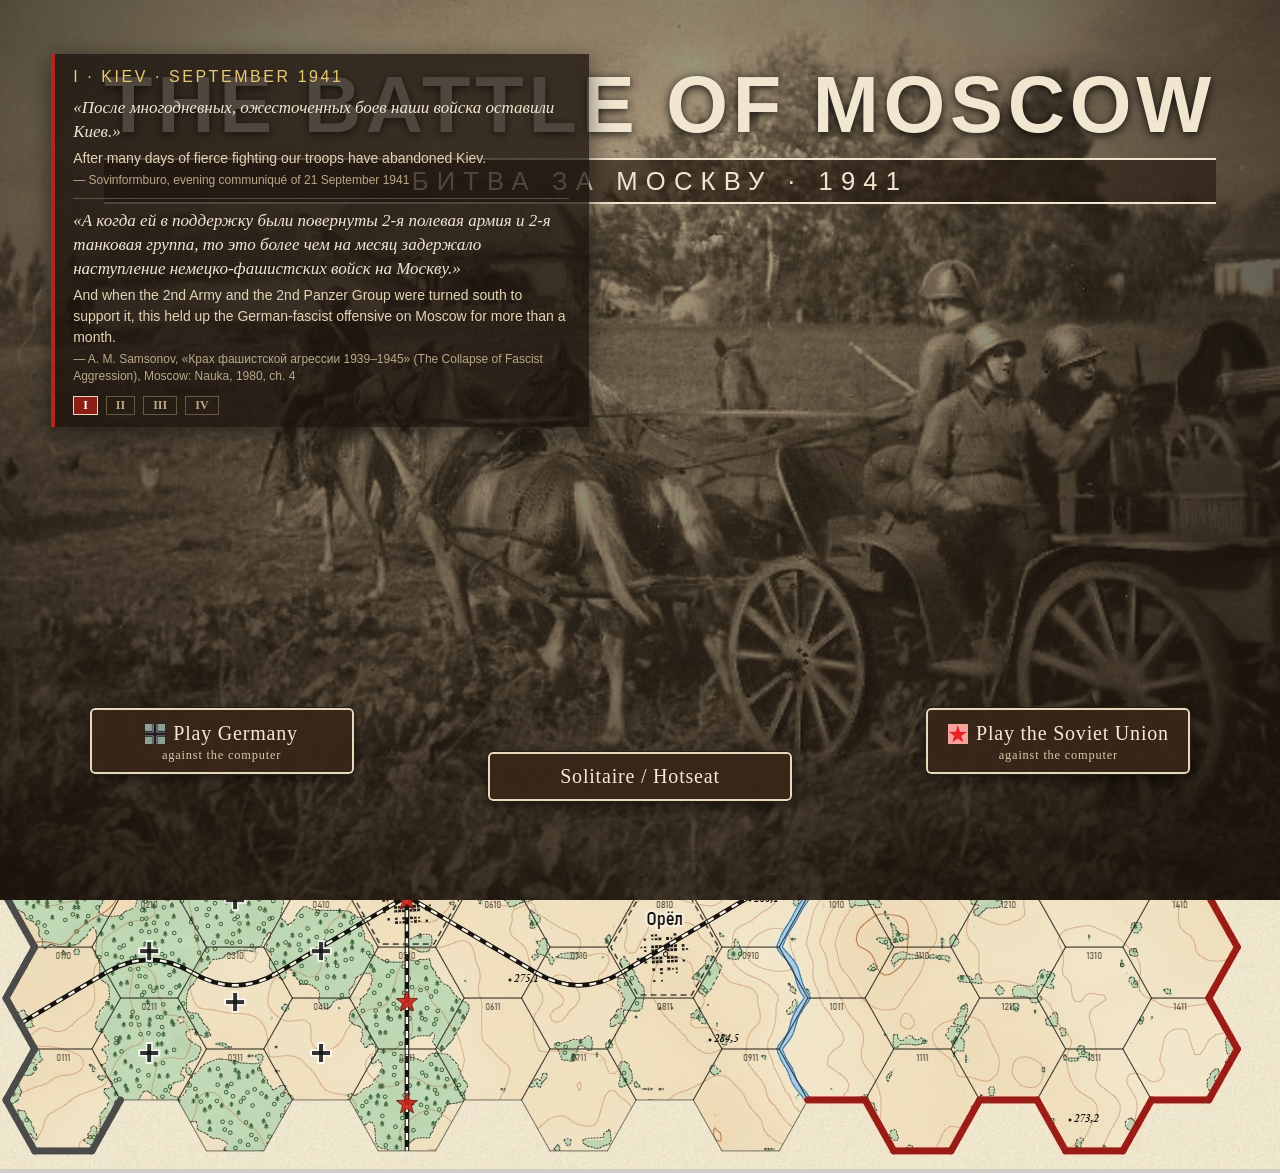
==== commit 77b9b9d8: "Tournament rules removed: the game is played and scored with the standard rules only" ====
--- a/index.html
+++ b/index.html
@@ -43,9 +43,6 @@
         <img id="rotate" src="img/rotate.gif" style="width: 100px; display: none; margin: auto; margin-bottom: 60px;" />
         <div id="next_continue_button" style="display: none;">Continue Game</div>
         <div id="next_solitaire_button">Solitaire / Hotseat</div>
-        <p id="splash_tournament">
-          <input type="checkbox" id="tournament_mode" name="tournament_mode" value="tournament_mode">
-          <label for="tournament_mode"> Play with <a href="tournamentrules.html" target="_blank">Tournament Rules</a></label></p>
       </div>
       <div id="next_human_vs_soviet_button" class="splash_side left"><img src="img/german_marker.png" /><div class="side_label">Play Germany</div><div class="side_sub">against the computer</div></div>
       <div id="next_human_vs_german_button" class="splash_side right"><img src="img/soviet_marker.png" /><div class="side_label">Play the Soviet Union</div><div class="side_sub">against the computer</div></div>
@@ -308,7 +305,7 @@
       <div style="display: inline-block;">
         <h4>... View Cities' Control</h4>
         <img src="img/help_view_cities.png" style="float: right; padding-left: 10px;"/>
-        <p>Who controls the cities at the end of the game decides the winner. Each city is worth victory points: Moscow 5, Tula 3, Smolensk 3, every other city 1. At the end of Game Turn 9 the Russian points are compared with what the Red Army held at that date in 1941 (Moscow, Tula and Ryazan: 9 points): more is a Russian victory, fewer a German one, the same is the historical result. A German army still holding Moscow at the end wins decisively. Click the turn bar at any time to see the current points and a note on the history of the turn. (Tournament rules keep their own scoring.)</p>
+        <p>Who controls the cities at the end of the game decides the winner. Each city is worth victory points: Moscow 5, Tula 3, Smolensk 3, every other city 1. At the end of Game Turn 9 the Russian points are compared with what the Red Army held at that date in 1941 (Moscow, Tula and Ryazan: 9 points): more is a Russian victory, fewer a German one, the same is the historical result. A German army still holding Moscow at the end wins decisively. Click the turn bar at any time to see the current points and a note on the history of the turn.</p>
         <p>Each city's control is with the army whose units were the last ones to have entered that city.</p>
         <p>In order to assess which city is under which army's control at any point throughout the game, simply click on the <strong>turn information</strong> bar to open a summary and highlight the cities' current status on the map. Then, click again on the turn information to close the view.</p>
       </div>
@@ -437,7 +434,7 @@
       <div style="display: inline-block;">
         <h4>……查看城市归属</h4>
         <img src="img/help_view_cities.png" style="float: right; padding-left: 10px;"/>
-        <p>游戏结束时谁控制哪些城市，决定胜负。每座城市都有胜利点：莫斯科 5 点，图拉 3 点，斯摩棱斯克 3 点，其他城市各 1 点。第 9 回合结束时，把苏军的胜利点和 1941 年同一天红军实际控制的城市（莫斯科、图拉和梁赞，共 9 点）相比：多于 9 点是苏军胜利，少于 9 点是德军胜利，相等就是历史结果。德军如果到最后仍占着莫斯科，就是德军决定性胜利。任何时候点击回合栏，都能看到当前的胜利点和本回合的历史注释。（锦标赛规则保留它自己的计分方法。）</p>
+        <p>游戏结束时谁控制哪些城市，决定胜负。每座城市都有胜利点：莫斯科 5 点，图拉 3 点，斯摩棱斯克 3 点，其他城市各 1 点。第 9 回合结束时，把苏军的胜利点和 1941 年同一天红军实际控制的城市（莫斯科、图拉和梁赞，共 9 点）相比：多于 9 点是苏军胜利，少于 9 点是德军胜利，相等就是历史结果。德军如果到最后仍占着莫斯科，就是德军决定性胜利。任何时候点击回合栏，都能看到当前的胜利点和本回合的历史注释。</p>
         <p>一座城市归最后进入它的一方控制。</p>
         <p>想知道某个时刻每座城市归谁，点击<strong>回合栏</strong>打开概要，地图上会标出各城市当前的归属；再点一次回合栏关闭。</p>
       </div>
--- a/css/b4m.css
+++ b/css/b4m.css
@@ -259,16 +259,6 @@
     color: #d8c9ab;
     margin-top: 3px;
     font-family: inherit;
-}
-
-#splash_tournament {
-    margin-top: 14px;
-    font-size: 0.95em;
-    text-shadow: 0 1px 4px #000;
-}
-
-#splash_tournament label, #splash_tournament a {
-    color: #f1e6d0;
 }
 
 @media (max-width: 800px) {
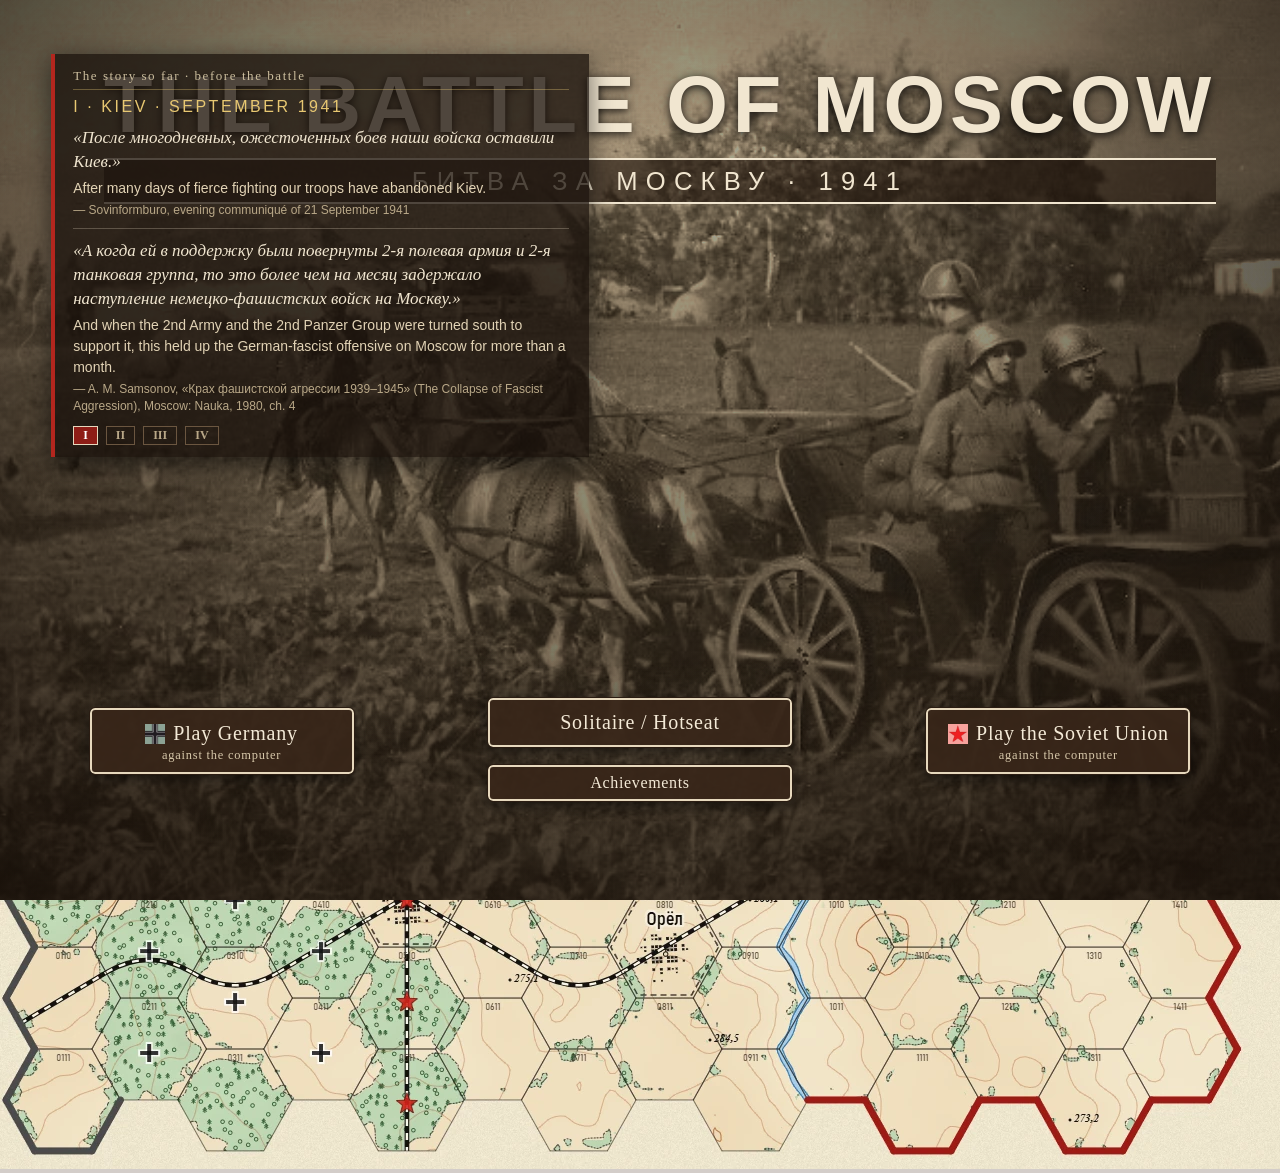
==== commit e4fb7a67: "Typhoon resumed on turn 5 and a whole army destroyed: dispatches for each side; achievements with ph" ====
--- a/index.html
+++ b/index.html
@@ -43,6 +43,7 @@
         <img id="rotate" src="img/rotate.gif" style="width: 100px; display: none; margin: auto; margin-bottom: 60px;" />
         <div id="next_continue_button" style="display: none;">Continue Game</div>
         <div id="next_solitaire_button">Solitaire / Hotseat</div>
+        <div id="achievements_button">Achievements</div>
       </div>
       <div id="next_human_vs_soviet_button" class="splash_side left"><img src="img/german_marker.png" /><div class="side_label">Play Germany</div><div class="side_sub">against the computer</div></div>
       <div id="next_human_vs_german_button" class="splash_side right"><img src="img/soviet_marker.png" /><div class="side_label">Play the Soviet Union</div><div class="side_sub">against the computer</div></div>
@@ -80,6 +81,9 @@
         <span id="help_menu" style="display: none;">
           <i class="fa fa-question-circle" aria-hidden="true"></i>
         </span>
+        <span id="achievements_menu" style="display: none;" title="Achievements">
+          <i class="fa fa-trophy" aria-hidden="true"></i>
+        </span>
         <!-- HUD for the initial German setup phase -->
         <div id="step_0" class="hud" style="display: none;">
           <div class="hud_title">
@@ -311,14 +315,15 @@
       </div>
       <h4>... Show unit status on the map</h4>
       <p>Tick a box in the <strong>Layers</strong> bar at the top left to show a status on the map; nothing is shown while the boxes are unticked. <strong>Supply</strong>: every unit cut off from its map edge (not in communication) gets a red dashed frame and its hex is shaded, and the bar counts them for both sides. <strong>Fatigue</strong>: a tired unit gets a bar of three segments under it, one filled segment per fatigue level. Press <strong>S</strong> or <strong>F</strong> to switch these layers on or off.</p>
+      <p><strong>Achievements</strong> (the trophy next to the help, or the button on the title screen): 19 achievements, for the Red Army, for the Wehrmacht and for both sides, kept in your browser from one game to the next. Each is shown with a decoration of the time, photographed: an order, a medal, a badge, the title of Guards or the certificate of the medal for the defence of Moscow. A side's achievements are earned only by a human playing that side; in a game for two players at one screen, by either. They change nothing in the rules.</p>
       <div id="help_men" class="help_section_title">Manpower, Losses and Sound</div>
       <p>The rules give a German corps about 25,000 soldiers and a Russian army about 40,000; this version counts the 1st Shock Army as 50,000 and a Guards cavalry corps as 15,000. Every step lost costs half of a unit's men. During a Combat Phase the losses of the battles fought so far are shown under the battle table; the losses of the whole campaign and their ratio are shown in the turn report (click the turn bar) and at the end of the game; tick <strong>Men</strong> in the Layers bar (key P) to see the estimated manpower of each unit on the map.</p>
-      <p>Sound effects (key M to switch them off) are synthesised in the browser: the German attacks open with a battery of 15 cm heavy howitzers, the Russian ones with 76 mm divisional guns, the 1st Shock Army with a Katyusha salvo, and in winter the Russian infantry charges with a "Ura!". Moving infantry marches (on snow in winter), panzers are a real recording (the original Maybach engine of Tiger 131 at Bovington, starting and running), and cavalry gallops. A Luftwaffe air attack plays a Ju 87 diving with its siren, cut from a 1940 film; a Soviet air attack plays the AM-38 engine of an Il-2 shturmovik flying over at low level, cut from a 1943 film of the Soviet Air Force research institute. When the counteroffensive begins on turn 8, a 1941 recording of the March of the Defenders of Moscow (music by B. Mokrousov, words by A. Surkov) is played. Events and the end of the game have their music: the partisan war, the Song of the Far Eastern Partisans (Red Army Choir, 1939); a shock army, the March of the Artillerymen; the end of the game, for the Red Army the March of the Defenders of Moscow (a complete victory, the Hearts of Iron IV arrangement; the historical result, the 1941 recording), the Nightingales (a narrow victory) or Dark Is the Night (Mark Bernes, 1943, a defeat), and for the Germans their marching song in victory and The Rising Sun Blues (Georgia Turner, 1937) in defeat. The German dispatches of the halt order, the fall of Moscow and the bands in the rear play Erika (Herms Niel's band).</p>
+      <p>Sound effects (key M to switch them off) are synthesised in the browser: the German attacks open with a battery of 15 cm heavy howitzers, the Russian ones with a real recording of the Soviet artillery preparation of 6 December 1941, the morning of the counter-offensive (from the 1942 film «Разгром немецких войск под Москвой» by L. Varlamov and I. Kopalin), the 1st Shock Army with a Katyusha salvo, and in winter the Russian infantry charges with a "Ura!". Moving infantry marches (on snow in winter), panzers are a real recording (the original Maybach engine of Tiger 131 at Bovington, starting and running), and cavalry gallops. A Luftwaffe air attack plays a Ju 87 diving with its siren, cut from a 1940 film; a Soviet air attack plays the AM-38 engine of an Il-2 shturmovik flying over at low level, cut from a 1943 film of the Soviet Air Force research institute. When the counteroffensive begins on turn 8, a 1941 recording of the March of the Defenders of Moscow (music by B. Mokrousov, words by A. Surkov) is played. Events and the end of the game have their music: the partisan war, the Song of the Far Eastern Partisans (Red Army Choir, 1939); a shock army, the March of the Artillerymen; the end of the game, for the Red Army the March of the Defenders of Moscow (a complete victory, the Hearts of Iron IV arrangement), I Was Killed near Rzhev (Tvardovsky, music by Ivan Karpov: the historical result), the Nightingales (a narrow victory) or Dark Is the Night (Mark Bernes, 1943, a defeat), and for the Germans the marching song of the Waffen-SS in victory and, in defeat, Lili Marleen (Lale Andersen, 1939: halted before Moscow), Die Moorsoldaten (Ernst Busch, 1938: a retreat) or The Rising Sun Blues (Georgia Turner, 1937: the front broken). The German dispatches of the fall of Moscow and of the second stage of Typhoon play the Russlandlied of 1941 (Vorwärts nach Osten!), the Soviet one of the second stage the 1941 recording of the March of the Defenders of Moscow; when a whole army is destroyed, the winner hears the music of its decisive victory (the Waffen-SS march, or the March of the Defenders of Moscow in the Hearts of Iron IV arrangement) and the loser that of its worst defeat (Dark Is the Night, or The Rising Sun Blues); those of the halt order and of the bands in the rear Erika (Herms Niel's band), and the German setbacks (Moscow lost, a depot lost, Tula not taken) Lili Marleen. The first Soviet town the Germans take in a game is announced on a banner: to the German player with a song of the "Ostland", the colonisation of the East (Nach Ostland laßt uns reiten or Nach Ostland geht der Ritt, one game after the other); to the Russian player by the Soviet Information Bureau, without music. At the start of the German turn 6 the dispatch "The European crusade" (the French Legion of volunteers against Bolshevism comes up to the front west of Moscow) plays the song of the Spanish Blue Division.</p>
       <div id="help_fatigue" class="help_section_title">Fatigue and Supply</div>
       <p>Units get tired when they fight, and even more when they are cut off from their map edge. Fatigue is counted in points; every 4 points is one level (at most level 3). A turn is one to two weeks: a unit that attacks every turn is tired after 4 turns and exhausted after 8, like the German divisions of Operation Typhoon by December.</p>
       <ul>
         <li><strong>On the map</strong> (Fatigue layer): one box per level; the points towards the next level fill the next box part of the way.</li>
-        <li><strong>Gaining fatigue</strong>: +1 for each attack, +1 for being attacked (unless the result is NE), +3 at the start of each turn spent cut off from the map edge (+2 more if it is completely surrounded: every hex around it is an enemy unit or in an enemy ZOC), +1 for a German unit within 2 hexes of a railway cut by the partisans, and in winter, for German units without winter clothing (see Command Decisions), +2 per turn outside the towns and +1 in a town other than Moscow, Tula and Smolensk (a fallen Moscow counts as a town). While Moscow is in German hands, every Russian unit gains +1 at the start of each Russian turn, until the city is retaken.</li>
+        <li><strong>Gaining fatigue</strong>: +1 for each attack, +1 for being attacked (unless the result is NE), +3 at the start of each turn spent cut off from the map edge (+2 more if it is completely surrounded: every hex around it is an enemy unit or in an enemy ZOC), +1 for a German unit within 2 hexes of a railway cut by the partisans, and in winter, for German units without winter clothing (see Command Decisions), +2 per turn outside the towns, which rest and the rear do not offset, and +1 in a town other than Moscow, Tula and Smolensk (a fallen Moscow counts as a town). While Moscow is in German hands, every Russian unit gains +1 at the start of each Russian turn, until the city is retaken.</li>
         <li><strong>Recovering</strong> (at the start of the unit's turn, only if it is in communication and not near a cut railway): -1 if it neither attacked nor was attacked since its previous turn, -2 instead if it also did not move (rest); -1 more if it is in the rear, with no enemy unit within 3 hexes (for the Germans, no partisan band within 2 hexes either); and in a city controlled by its side, -1 more in a town and -2 more in Moscow or Tula (a fallen Moscow counts as a town). A unit resting in the rear in Moscow thus loses 5 points a turn, one resting at the front 2. A replacement that brings it back to full strength removes all its fatigue, and a replacement step spent on a full-strength unit in communication clears all its fatigue: useful when no unit is off the map to be rebuilt.</li>
         <li><strong>Level 1, tired</strong>: no effect on combat yet, in attack or in defence: it is a warning.</li>
         <li><strong>Level 2, exhausted</strong>: the unit attacks at half its strength, but still defends at full strength; when a battle with exhausted attackers ends in DE or DRL, the most exhausted attacker loses 1 step as well.</li>
@@ -382,10 +387,16 @@
       <p>From Game Turn 9 (the order of 16 December 1941), a German unit at full strength defending in any city converts a DR result into a step loss and does not retreat, as in a major city, unless the German commanders chose an elastic defence (see Command Decisions).</p>
       <div id="help_decisions" class="help_section_title">Command Decisions and Weather</div>
       <p>At key moments of the campaign you sit at the desk of the Stavka, the General Staff, the NKVD or the OKH and settle what the units on the map cannot settle by themselves: the rail capacity, a special brigade, a parade, the strategic reserves, Hitler's orders. Before that side's turn starts, a dispatch describes the situation, with the documents and broadcasts of the time. <strong>Point at an order</strong> (or tap it once on a touch screen) to see exactly what it does to the game, then click it to give it; the dispatch then tells what was actually done in 1941. When the computer plays a side, it takes the historical choice and a banner announces it. The decisions taken are listed in the turn report (click the turn bar).</p>
-      <p>The counteroffensive of 5 and 6 December (turn 8) and the radio bulletin of 13 December (turn 9) are announced the same way, with a single order.</p>
+      <p>The counteroffensive of 5 and 6 December (turn 8) and the radio bulletin of 13 December (turn 9) are announced the same way, with a single order. The pockets of Vyazma and Bryansk: in October 1941 seven Soviet armies were cut off before the mud (the 19th, 20th, 24th and 32nd at Vyazma, the 3rd, 13th and 50th at Bryansk). If the Red Army has lost as much as seven armies, 280,000 men or more, by the time the mud begins (the start of the German turn 3), a full-screen dispatch announces it to each side. Typhoon, the second stage: at the start of the German turn 5 (16 November), if Moscow still holds, a dispatch to each side announces that the Germans resume the offensive on Moscow (after the conference at Orsha: the panzer groups towards Klin and Solnechnogorsk in the north, Guderian round Tula in the south); the rules do not change. A whole army destroyed: when one side has no unit left on the map, a dispatch to each side announces it (once per game for each side); the rules do not change, and that side brings units back with its reinforcements and replacements as usual.</p>
       <p>Winter clothing: Army Group Centre needed some 26 to 30 trains a day and received 8 to 10 at its railheads. Woollens and gloves for nearly two million men, at some 5 kg a man, make some 10,000 tonnes, about 20 trains of 500 tonnes: two days of everything that reached the front. In the game they cost the German replacement steps of two turns.</p>
       <div id="help_decisions_list"></div>
-      <p>The turn bar shows the typical weather around Moscow at the date of the turn. The map turns brown on the mud turns (3 and 4).</p>
+      <p>The turn bar shows the typical weather around Moscow at the date of the turn. What changes the game:</p>
+      <ul>
+        <li><strong>Mud, turns 3 and 4</strong>: outside the rail phase a unit moves only 1 hex per move; panzer attack strength is halved; German units must be within 4 hexes of a railhead instead of 6 to recover. The map turns brown.</li>
+        <li><strong>Frozen ground, turn 5</strong>: the mud is over, movement as usual.</li>
+        <li><strong>Snow, turns 6 and 7</strong>: the winter map; the rules do not change.</li>
+        <li><strong>Winter, turns 8 and 9</strong>: German units without winter clothing (see the decision of turn 5) gain 2 fatigue a turn outside the towns, which rest and the rear do not offset (out in the open they cannot rest the cold away), and 1 in a town (none in Moscow, Tula and Smolensk); ski-reinforced Russian armies cross forests at no extra cost and forests give no shift against them.</li>
+      </ul>
       <div id="help_chronicle" class="help_section_title">Chronicle</div>
       <p>A note on the history of each turn (also shown when you click the turn bar).</p>
       <div id="help_chronicle_list"></div>
@@ -440,14 +451,15 @@
       </div>
       <h4>……在地图上显示部队状态</h4>
       <p>勾选左上角<strong>图层</strong>栏里的方框，地图上才会显示对应的状态；不勾选时什么都不显示。<strong>补给</strong>：所有与己方地图边缘失去联系（不在交通线上）的部队都会加上红色虚线框，所在格子变暗，栏里会统计双方被切断的部队数。<strong>疲劳</strong>：疲劳的部队下面有一条三格的疲劳条。按 <strong>S</strong> 或 <strong>F</strong> 键也能开关这两个图层。</p>
+      <p><strong>成就</strong>（地图上帮助按钮旁边的奖杯，或开局画面上的按钮）：共 19 个成就，分苏军、德军和通用三类，保存在你的浏览器里，跨局累计。每个成就都配一张当年真实勋章、奖章、徽章、荣誉称号或奖章证书的照片。某一方的成就只有人类玩家扮演这一方时才能获得；双人轮流时双方都能获得。成就不改变任何规则。</p>
       <div id="zh_men" class="help_section_title">兵力、战损与声音</div>
       <p>规则书把一个德军军算作约 25,000 人，一个苏军集团军约 40,000 人；本版本把突击第 1 集团军算作 50,000 人，一个近卫骑兵军算作 15,000 人。每损失一级，就损失该部队一半的兵力。战斗阶段中，战斗表下方显示本轮已打的战斗造成的损失；整场战役的累计损失和战损比显示在回合报告（点击回合栏）和终局画面里；勾选图层栏里的<strong>兵力</strong>（P 键），可以在地图上看到每支部队的估计兵力。</p>
-      <p>音效（M 键开关）：德军进攻开场是一个 15 厘米重榴弹炮连的齐射，苏军是 76 毫米师属火炮，突击第 1 集团军是喀秋莎齐射，冬季苏军步兵冲锋时会喊“乌拉！”。步兵移动时是齐步行军声（冬季是踩雪声），装甲部队是真实录音（博文顿博物馆虎式 131 号原装迈巴赫发动机的点火和运转），骑兵是马蹄声。德国空军空袭时，播放 1940 年影片里斯图卡（Ju 87）开着警报俯冲的真实声音；苏联空军空袭时，播放伊尔-2 强击机低空掠过的声音，用的是 1943 年苏联空军科学研究所影片里 AM-38 发动机的真实录音。第 8 回合反攻开始时，播放 1941 年录制的《莫斯科保卫者之歌》（B. 莫克罗乌索夫作曲，A. 苏尔科夫作词）。事件和终局也有配乐：游击战争是《远东游击队之歌》（红军合唱团，1939 年）；突击集团军出场是《炮兵进行曲》；终局时，苏军全胜是《莫斯科保卫者之歌》（《钢铁雄心 4》版），历史结果是这首歌的 1941 年录音，险胜是《夜莺》，失败是《黑夜》（马克·别尔涅斯，1943 年）；德军胜利是他们的行军歌，失败是《日升之屋》（佐治亚·特纳，1937 年录音）。德军的死守令、攻占莫斯科和后方游击队三份文书配《Erika》（赫姆斯·尼尔管乐队）。</p>
+      <p>音效（M 键开关）：德军进攻开场是一个 15 厘米重榴弹炮连的齐射，苏军是 1941 年 12 月 6 日反攻当天早晨炮火准备的真实录音（取自 1942 年 Л. 瓦尔拉莫夫和 И. 科帕林的纪录片《莫斯科城下德军的覆灭》），突击第 1 集团军是喀秋莎齐射，冬季苏军步兵冲锋时会喊“乌拉！”。步兵移动时是齐步行军声（冬季是踩雪声），装甲部队是真实录音（博文顿博物馆虎式 131 号原装迈巴赫发动机的点火和运转），骑兵是马蹄声。德国空军空袭时，播放 1940 年影片里斯图卡（Ju 87）开着警报俯冲的真实声音；苏联空军空袭时，播放伊尔-2 强击机低空掠过的声音，用的是 1943 年苏联空军科学研究所影片里 AM-38 发动机的真实录音。第 8 回合反攻开始时，播放 1941 年录制的《莫斯科保卫者之歌》（B. 莫克罗乌索夫作曲，A. 苏尔科夫作词）。事件和终局也有配乐：游击战争是《远东游击队之歌》（红军合唱团，1939 年）；突击集团军出场是《炮兵进行曲》；终局时，苏军全胜是《莫斯科保卫者之歌》（《钢铁雄心 4》版），历史结果是《我在勒热夫城下阵亡》（特瓦尔多夫斯基作词，伊万·卡尔波夫作曲），险胜是《夜莺》，失败是《黑夜》（马克·别尔涅斯，1943 年）；德军胜利是武装党卫军的行军歌；德军失败时，“在莫斯科城下止步”是《莉莉·玛莲》（拉莉·安德森，1939 年），“中路后撤”是《沼泽地士兵》（恩斯特·布希，1938 年），“战线被突破”是《日升之屋》（佐治亚·特纳，1937 年录音）。德军“莫斯科已被攻占”和“台风行动第二阶段”文书配 1941 年的《俄罗斯之歌》（向东进军！），苏军“敌人恢复对莫斯科的进攻”文书配 1941 年录制的《莫斯科保卫者之歌》；全军覆没时，胜方配本方大胜的音乐（武装党卫军行军歌，或《钢铁雄心 4》版《莫斯科保卫者之歌》），败方配本方最惨败的音乐（《黑夜》或《日升之屋》）；死守令和后方游击队文书配《Erika》（赫姆斯·尼尔管乐队），德军失利的文书（莫斯科失守、补给仓库失守、图拉没有拿下）配《莉莉·玛莲》。每局德军攻下第一座苏联城镇时弹出一次横幅：德军玩家看到国防军公报，配一首纳粹“东方土地”殖民歌（《Nach Ostland laßt uns reiten》和《Nach Ostland geht der Ritt》按局轮流）；苏军玩家看到苏联情报局的“我军撤出了某城”，不放音乐。德军第 6 回合开始时弹出“欧洲十字军”文书（法国反布尔什维主义志愿军团开到莫斯科以西前线），配西班牙蓝色师的歌。</p>
       <div id="zh_fatigue" class="help_section_title">疲劳与补给</div>
       <p>部队打仗会疲劳，被切断与己方地图边缘的联系时疲劳得更快。疲劳按点数计算，每 4 点为一级（最高 3 级）。一个回合相当于一到两周：每回合都进攻的部队，4 个回合后疲劳，8 个回合后疲惫，就像“台风”行动的德军各师到 12 月时那样。</p>
       <ul>
         <li><strong>地图上</strong>（疲劳图层）：每一级一格；不满一级的点数按比例填进下一格。</li>
-        <li><strong>疲劳增加</strong>：每进攻一次 +1，每被进攻一次 +1（结果为 NE 时除外）；每个回合开始时如果被切断与地图边缘的联系 +3（如果被完全包围，即周围每个格子都是敌军或在敌方控制区内，再 +2）；德军部队在被游击队炸断的铁路 2 格内 +1；冬季没有冬装的德军（见“指挥决策”）在城镇外每回合 +2，在莫斯科、图拉和斯摩棱斯克以外的城镇里 +1（陷落后的莫斯科按城镇算）。莫斯科在德军手中期间，苏军每支部队在每个苏军回合开始时 +1，直到夺回莫斯科。</li>
+        <li><strong>疲劳增加</strong>：每进攻一次 +1，每被进攻一次 +1（结果为 NE 时除外）；每个回合开始时如果被切断与地图边缘的联系 +3（如果被完全包围，即周围每个格子都是敌军或在敌方控制区内，再 +2）；德军部队在被游击队炸断的铁路 2 格内 +1；冬季没有冬装的德军（见“指挥决策”）在城镇外每回合 +2，原地休整和后方恢复都不能抵消；在莫斯科、图拉和斯摩棱斯克以外的城镇里 +1（陷落后的莫斯科按城镇算）。莫斯科在德军手中期间，苏军每支部队在每个苏军回合开始时 +1，直到夺回莫斯科。</li>
         <li><strong>疲劳恢复</strong>（在该部队所属一方的回合开始时，只有在交通线上、且不在被炸断的铁路附近时才恢复）：自上一回合以来既没有进攻也没有被进攻 -1；如果也没有移动（休整）则改为 -2；在后方（3 格内没有敌军部队；德军还要求 2 格内没有游击队）再 -1；在己方控制的城市里，小城镇再 -1，莫斯科和图拉再 -2（陷落后的莫斯科按城镇算）。所以在莫斯科后方休整的部队每回合恢复 5 点，在前线休整只恢复 2 点。补充兵把部队恢复到满编时，清除它的全部疲劳；一级补充兵员用在一支有补给的满编部队上，可清除它的全部疲劳：在没有被消灭的部队需要重建时很有用。</li>
         <li><strong>1 级，疲劳</strong>：进攻和防守都还不受影响，只是一个警告。</li>
         <li><strong>2 级，疲惫</strong>：进攻时只有一半兵力，防守时仍是满兵力；有疲惫部队参加的进攻如果结果是 DE 或 DRL，最疲惫的进攻部队也要损失 1 级。</li>
@@ -511,10 +523,16 @@
       <p>从第 9 回合起（1941 年 12 月 16 日的命令），满编德军在任何城市防守时，都会把 DR 结果改为损失一级、不撤退，和在大城市里一样；除非德军指挥官选择了弹性防御（见“指挥决策”）。</p>
       <div id="zh_decisions" class="help_section_title">指挥决策与天气</div>
       <p>在战役的关键时刻，你坐到最高统帅部大本营、总参谋部、内务人民委员部或德国陆军总司令部的办公桌前，决定那些地图上的部队自己决定不了的事：铁路运力、一个特种旅、一次阅兵、战略预备队、希特勒的命令。在那一方的回合开始之前，一份全屏电报会配上当时的文件和广播，介绍当时的形势。<strong>把鼠标放在命令上</strong>（触屏上点一下），可以看到它对游戏的确切影响，再点击就下达命令；之后电报会告诉你 1941 年实际是怎么做的。由电脑操纵的一方会按史实选择，并用横幅宣布。已经做出的决策列在回合报告里（点击回合栏）。电报里的重点词句用红铅笔划了出来。</p>
-      <p>12 月 5 日和 6 日的反攻（第 8 回合）以及 12 月 13 日的电台公报（第 9 回合）也用同样的方式宣布，只有一个命令可选。</p>
+      <p>12 月 5 日和 6 日的反攻（第 8 回合）以及 12 月 13 日的电台公报（第 9 回合）也用同样的方式宣布，只有一个命令可选。维亚济马和布良斯克包围圈：1941 年 10 月泥泞之前，苏军有 7 个集团军被围（维亚济马的第 19、20、24、32 集团军，布良斯克的第 3、13、50 集团军）。如果到泥泞开始时（德军第 3 回合开始），苏军累计损失达到 7 个集团军，即 280,000 人以上，就为双方各弹出一份全屏文书。台风行动第二阶段：德军第 5 回合开始时（11 月 16 日），如果莫斯科还在苏军手里，就为双方各弹出一份文书，宣布德军恢复对莫斯科的进攻（奥尔沙会议之后：北面装甲集群扑向克林和索尔涅奇诺戈尔斯克，南面古德里安从图拉侧后迂回）；规则不变。全军覆没：某一方在地图上一支部队都不剩时，为双方各弹出一份文书（每局每方只弹一次）；规则不变，这一方照常靠增援和补充兵员把部队带回地图。</p>
       <p>冬装：中央集团军群每天需要约 26 到 30 列火车，而它的铁路卸载站每天只收到 8 到 10 列。近两百万人的毛织衣物和手套，每人约 5 公斤，共约 1 万吨，约合 20 列 500 吨的火车，相当于前线两天的全部到货。在游戏里，选择冬装优先要付出两个回合的德军补充兵。</p>
       <div id="help_decisions_list_zh"></div>
-      <p>回合栏会显示当时莫斯科一带的典型天气。泥泞回合（第 3 和第 4 回合）地图会变成土黄色。</p>
+      <p>回合栏会显示当时莫斯科一带的典型天气。真正影响游戏的是：</p>
+      <ul>
+        <li><strong>泥泞，第 3、4 回合</strong>：铁路机动以外每次只能走 1 格；装甲部队进攻力减半；德军要在铁路卸载站 4 格内（平时 6 格）才能恢复疲劳。地图变成土黄色。</li>
+        <li><strong>地面冻硬，第 5 回合</strong>：泥泞结束，移动恢复正常。</li>
+        <li><strong>积雪，第 6、7 回合</strong>：换成冬季地图，规则不变。</li>
+        <li><strong>冬季，第 8、9 回合</strong>：没有冬装的德军（见第 5 回合的决策）在城镇外每回合疲劳 +2，原地休整和后方恢复都不能抵消（在野外没法靠休整熬过严寒），在城镇里 +1（莫斯科、图拉、斯摩棱斯克不加）；滑雪营加强的苏军集团军穿越森林不额外消耗移动力，森林对它们不左移。</li>
+      </ul>
       <div id="zh_chronicle" class="help_section_title">编年史</div>
       <p>每个回合的一段历史注释（点击回合栏时也会显示）。</p>
       <div id="help_chronicle_list_zh"></div>
--- a/css/b4m.css
+++ b/css/b4m.css
@@ -134,6 +134,16 @@
     opacity: 0;
 }
 
+#splash_chronicle .chron_kicker {
+    margin-bottom: 8px;
+    padding-bottom: 5px;
+    border-bottom: 1px solid rgba(232, 200, 114, 0.35);
+    color: #cdbf9f;
+    font-family: "STZhongsong", "华文中宋", "Georgia", serif;
+    font-size: calc(13px * var(--cs, 1));
+    letter-spacing: 0.12em;
+}
+
 #splash_chronicle .chron_head {
     margin-bottom: 10px;
     color: #e8c872;
@@ -206,7 +216,7 @@
     color: #f1e6d0;
 }
 
-#next_solitaire_button, #next_continue_button, .splash_side {
+#next_solitaire_button, #next_continue_button, #achievements_button, .splash_side {
     cursor: pointer;
     width: 300px;
     margin: 9px 0;
@@ -223,7 +233,7 @@
     letter-spacing: 0.04em;
 }
 
-#next_solitaire_button:hover, #next_continue_button:hover, .splash_side:hover {
+#next_solitaire_button:hover, #next_continue_button:hover, #achievements_button:hover, .splash_side:hover {
     background: rgba(84, 58, 38, 0.95);
 }
 
@@ -1497,3 +1507,152 @@
 @keyframes animatedExplosion {
     100% {background-position: -1050px;}
 }
+
+/* ---------------------------------------------------------------- Achievements */
+#achievements_button {
+    font-size: 1em;
+    padding: 7px 0;
+}
+
+#achievements_menu {
+    position: fixed;
+    z-index: 110;
+    top: 35px;
+    margin-left: 330px;
+    color: #f3d27a;
+    font-size: 1.3em;
+    cursor: pointer;
+}
+
+#achievements_panel {
+    display: none;
+    position: fixed;
+    z-index: 260;
+    inset: 0;
+    overflow: auto;
+    background: rgba(0, 0, 0, 0.72);
+}
+
+#achievements_panel .ach_box {
+    box-sizing: border-box;
+    max-width: 820px;
+    width: calc(100vw - 24px);
+    margin: 40px auto;
+    padding: 16px 22px 18px 22px;
+    background: #efe6d2;
+    color: #2a1f14;
+    border: 2px solid #2a1c12;
+    font-family: "Georgia", "STZhongsong", "华文中宋", "SimSun", serif;
+}
+
+#achievements_panel .ach_head {
+    display: flex;
+    justify-content: space-between;
+    align-items: baseline;
+    gap: 12px;
+    border-bottom: 3px double #2a1c12;
+    padding-bottom: 6px;
+}
+
+#achievements_panel .ach_title { font-size: 1.6em; font-weight: bold; }
+#achievements_panel .ach_count { font-size: 0.95em; }
+#achievements_panel .ach_note { font-size: 0.85em; color: #5a4a35; margin: 8px 0 0 0; }
+
+#achievements_panel .ach_section {
+    margin-top: 16px;
+    padding-bottom: 3px;
+    font-weight: bold;
+    font-size: 1.1em;
+    border-bottom: 1px solid #2a1c12;
+}
+
+#achievements_panel .ach_section.soviet { color: #8b1a1a; }
+#achievements_panel .ach_section.german { color: #2f2f2f; }
+#achievements_panel .ach_section.all { color: #5a4528; }
+
+#achievements_panel .ach_item {
+    display: flex;
+    align-items: center;
+    gap: 12px;
+    padding: 8px 4px;
+    border-bottom: 1px solid #cdbd98;
+}
+
+#achievements_panel .ach_item.locked { opacity: 0.5; filter: grayscale(1); }
+#achievements_panel .ach_text { flex: 1; min-width: 0; }
+#achievements_panel .ach_name { font-weight: bold; }
+#achievements_panel .ach_orig { font-style: italic; }
+#achievements_panel .ach_how { font-size: 0.86em; color: #4a3d2c; margin-top: 2px; }
+#achievements_panel .ach_date { font-size: 0.8em; white-space: nowrap; color: #4a3d2c; }
+#achievements_panel .ach_award { font-size: 0.8em; color: #5a4a35; margin-top: 3px; }
+#achievements_panel .ach_kind {
+    display: inline-block;
+    margin-right: 6px;
+    padding: 0 5px;
+    border: 1px solid #8a7652;
+    border-radius: 3px;
+    font-size: 0.92em;
+    color: #3a2c1c;
+}
+
+.ach_medal {
+    flex: none;
+    width: 58px;
+    height: 58px;
+    object-fit: cover;
+    border-radius: 6px;
+    border: 2px solid #c9a24a;
+    background: #2b241c;
+    box-shadow: 0 2px 5px rgba(0, 0, 0, 0.35);
+}
+
+#achievement_toast .ach_medal { width: 52px; height: 52px; }
+#achievement_toast em { display: block; font-style: normal; font-size: 0.72em; color: #cdbf9f; margin-top: 2px; }
+#achievements_panel .ach_buttons { text-align: center; margin-top: 14px; }
+
+.ach_emblem {
+    flex: none;
+    width: 34px;
+    height: 34px;
+    display: inline-flex;
+    align-items: center;
+    justify-content: center;
+    border-radius: 50%;
+    border: 2px solid #c9a24a;
+    background: #8b1a1a;
+    color: #f3d27a;
+    font-size: 19px;
+}
+
+.ach_emblem.german { background: #3a3a3a; }
+.ach_emblem.german img { height: 20px; }
+.ach_emblem.all { background: #6b5a3a; font-size: 15px; }
+
+#achievement_toast {
+    display: none;
+    position: fixed;
+    z-index: 400;
+    right: 18px;
+    bottom: 18px;
+    max-width: min(340px, calc(100vw - 36px));
+    align-items: center;
+    gap: 12px;
+    padding: 10px 16px 10px 12px;
+    background: #2a1f14;
+    color: #f3e6c8;
+    border: 2px solid #c9a24a;
+    border-radius: 6px;
+    box-shadow: 0 4px 14px rgba(0, 0, 0, 0.6);
+    font-family: "Georgia", "STZhongsong", "华文中宋", "SimSun", serif;
+    pointer-events: none;
+}
+
+#achievement_toast small { display: block; color: #c9a24a; letter-spacing: 0.08em; font-size: 0.75em; }
+#achievement_toast b { display: block; font-style: italic; }
+#achievement_toast span { display: block; font-size: 0.9em; }
+
+@media (max-width: 700px) {
+    #achievements_panel .ach_box { margin: 12px auto; padding: 12px 14px; }
+    #achievements_panel .ach_item { flex-wrap: wrap; }
+    #achievements_panel .ach_date { width: 100%; padding-left: 46px; }
+}
